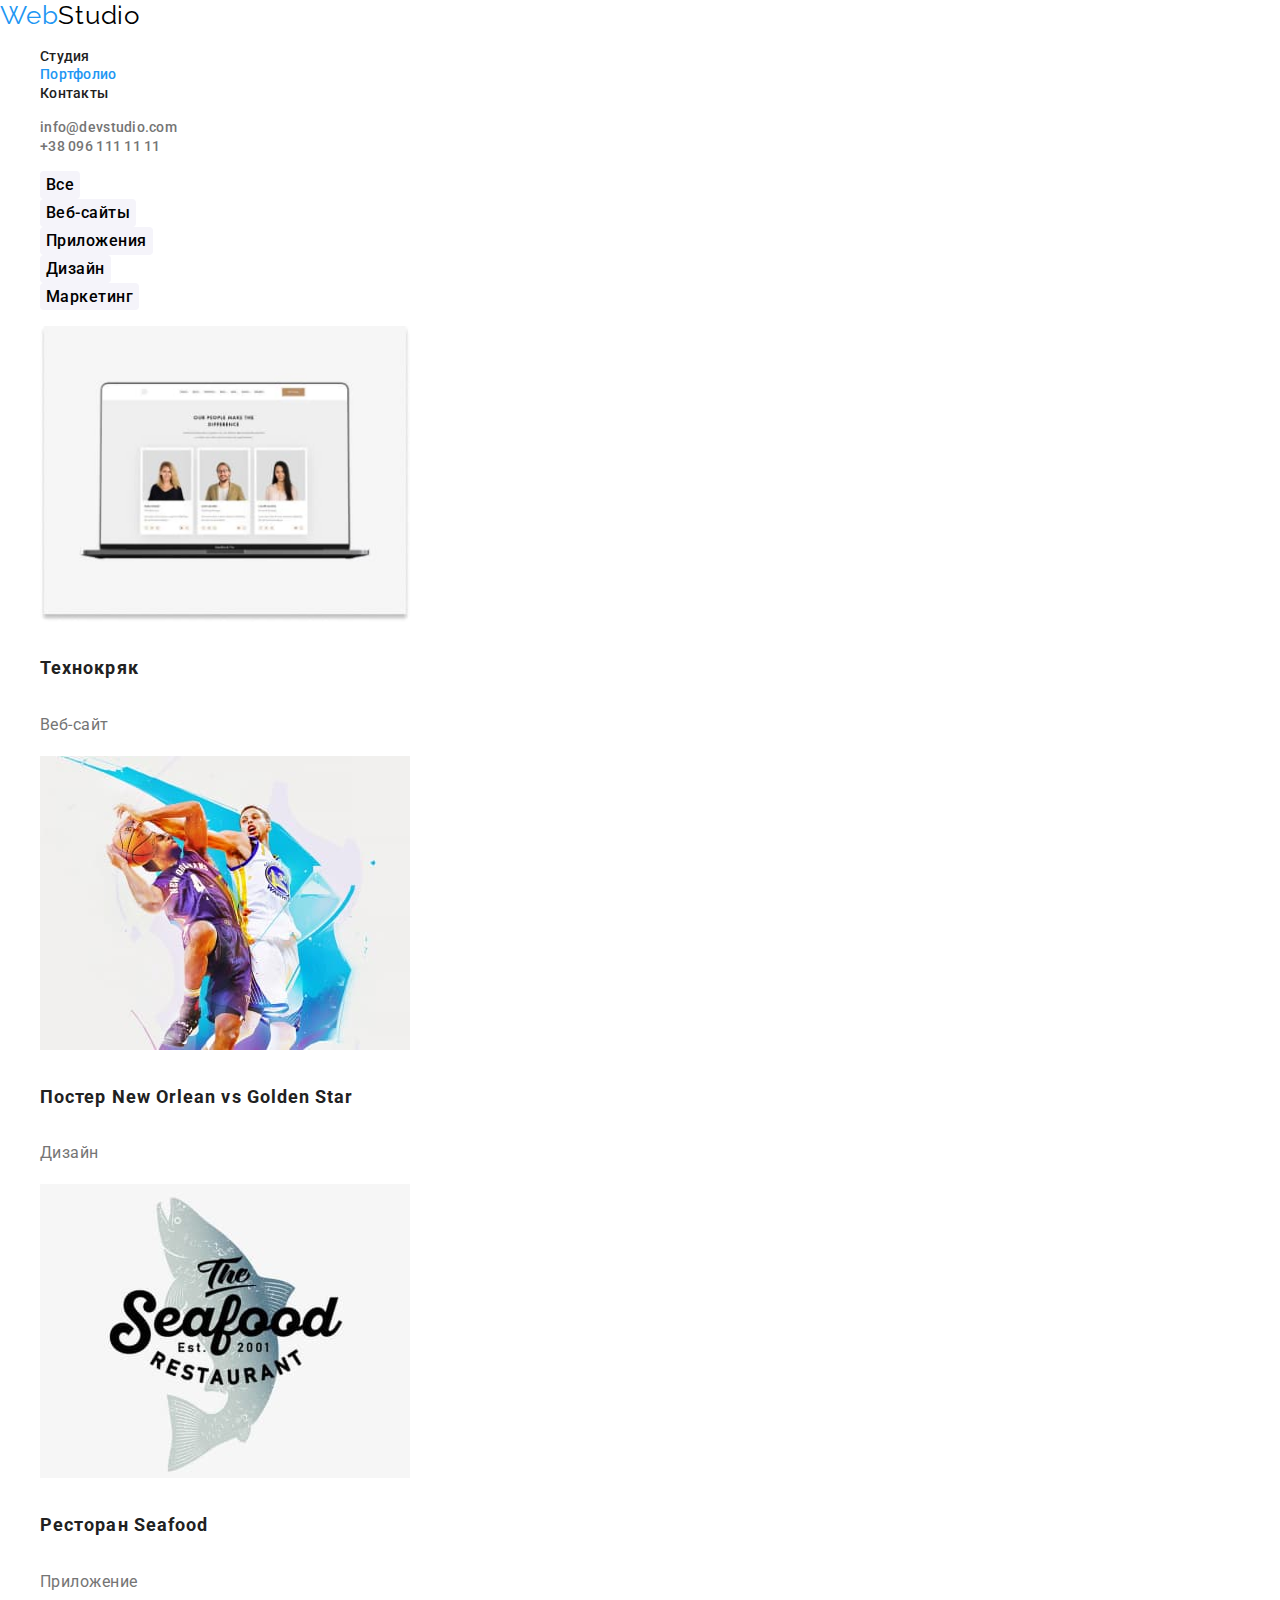
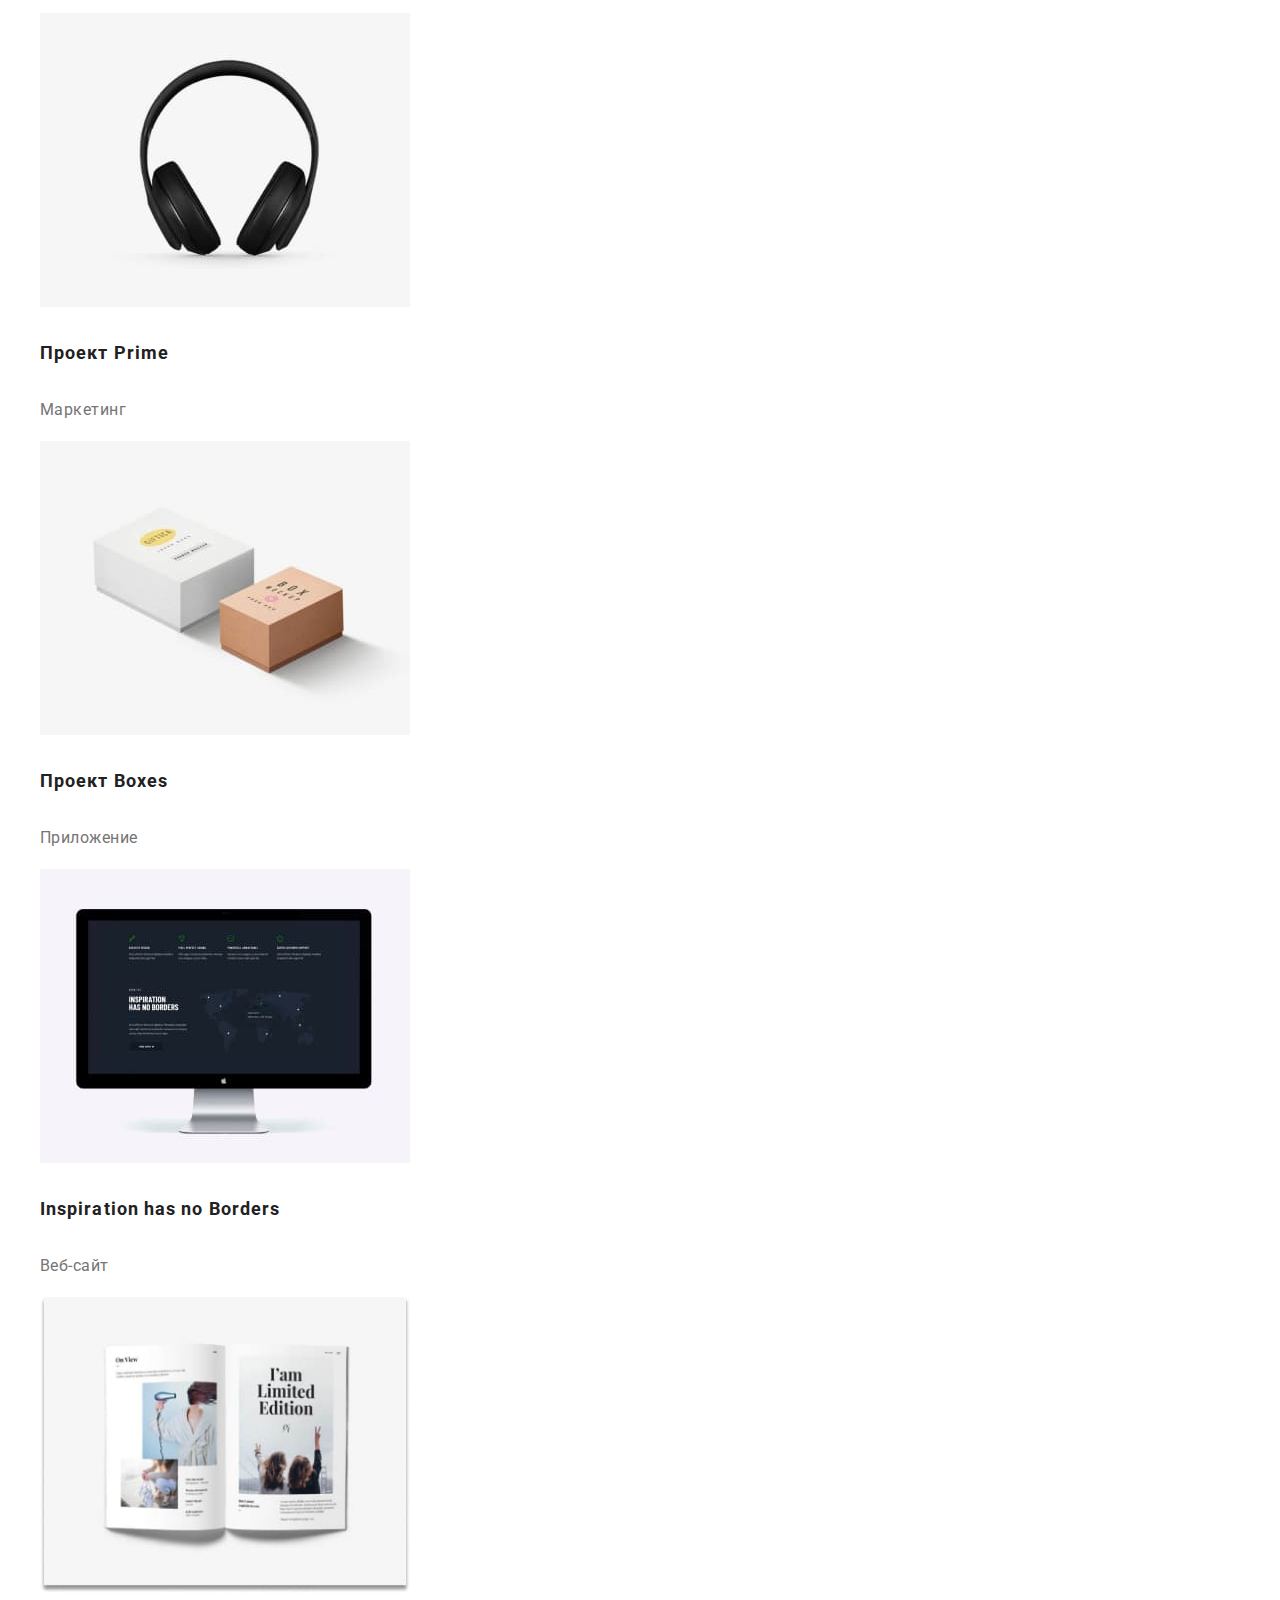
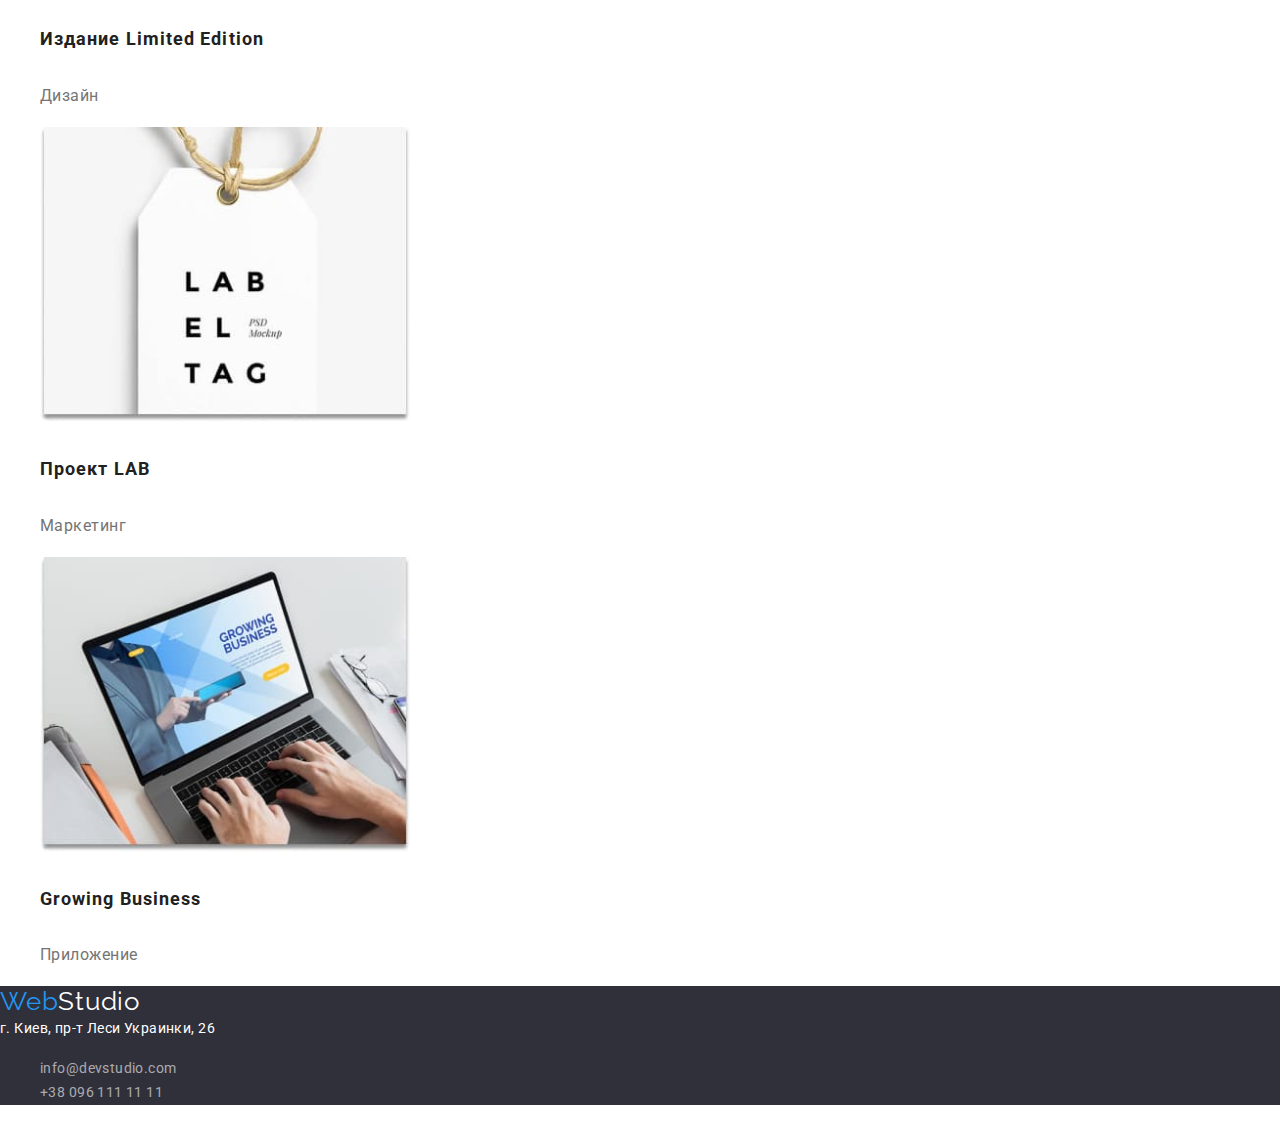
==== portfolio.html @ b206e19e "clone dz 2" ====
<!DOCTYPE html>
<html lang="en">
  <head>
    <meta charset="UTF-8" />
    <meta http-equiv="X-UA-Compatible" content="IE=edge" />
    <meta name="viewport" content="width=device-width, initial-scale=1.0" />
    <title>Portfolio</title>

    <link
      rel="stylesheet"
      href="https://cdnjs.cloudflare.com/ajax/libs/modern-normalize/1.0.0/modern-normalize.min.css"
    />
    <link rel="preconnect" href="https://fonts.gstatic.com" />
    <link
      href="https://fonts.googleapis.com/css2?family=Raleway:wght@700&family=Roboto:wght@400;500;700;900&display=swap"
      rel="stylesheet"
    />
    <link rel="stylesheet" href="./css/styles.css" />
  </head>
  <body>
    <!--Шапка-->
    <!-- убрать заголовки от h1 до h3 в css -->
    <h1 class="visually-hidden">--Шапка--</h1>
    <header class="page-header">
      <nav>
        <a class="webstudio" href="./index.html"><span class="web">Web</span><span class="studio">Studio</span> </a>
        <ul class="site-nav">
          <li>
            <a class="link" href="./index.html">Студия</a>
          </li>
          <li>
            <a class="link current" href="./portfolio.html">Портфолио</a>
          </li>
          <li>
            <a class="link" href="">Контакты</a>
          </li>
        </ul>
      </nav>
      <ul>
        <li>
          <a class="link-mail" href="mailto:info@devstudio.com">info@devstudio.com</a>
        </li>
        <li>
          <a class="link-tel" href="tel:+380961111111">+38 096 111 11 11</a>
        </li>
      </ul>
    </header>
    <!-- убрать заголовки от h1 до h3 в css -->
    <main>
      <!-- Контент -->
      <section class="contents">
        <h2 class="visually-hidden">Студия</h2>
        <ul>
          <li>
            <button class="button" type="button"><span class="button-link">Все</span></button>
          </li>
          <li>
            <button class="button" type="button"><span class="button-link">Веб-сайты</span></button>
          </li>
          <li>
            <button class="button" type="button"><span class="button-link">Приложения</span></button>
          </li>
          <li>
            <button class="button" type="button"><span class="button-link">Дизайн</span></button>
          </li>
          <li>
            <button class="button" type="button"><span class="button-link">Маркетинг</span></button>
          </li>
        </ul>

        <!-- убрать заголовки от h1 до h3 в css -->
        <h3 class="visually-hidden">Портфолио</h3>
        <ul>
          <li>
            <a href=""
              ><img src="./images/portfolio/img-1.jpg" width="370" alt="Веб-сайт" />

              <h4 class="contents-name">Технокряк</h4>
              <p class="contents-merch">Веб-сайт</p>
            </a>
          </li>
          <li>
            <a href=""
              ><img src="./images/portfolio/img-2.jpg" width="370" alt="Дизайн" />

              <h4 class="contents-name">Постер New Orlean vs Golden Star</h4>
              <p class="contents-merch">Дизайн</p>
            </a>
          </li>
          <li>
            <a href=""
              ><img src="./images/portfolio/img-3.jpg" width="370" alt="Приложение" />

              <h4 class="contents-name">Ресторан Seafood</h4>
              <p class="contents-merch">Приложение</p>
            </a>
          </li>
          <li>
            <a href=""
              ><img src="./images/portfolio/img-4.jpg" width="370" alt="Маркетинг" />

              <h4 class="contents-name">Проект Prime</h4>
              <p class="contents-merch">Маркетинг</p>
            </a>
          </li>
          <li>
            <a href=""
              ><img src="./images/portfolio/img-5.jpg" width="370" alt="Приложение Boxes" />

              <h4 class="contents-name">Проект Boxes</h4>
              <p class="contents-merch">Приложение</p></a
            >
          </li>
          <li>
            <a href=""
              ><img src="./images/portfolio/img-6.jpg" width="370" alt="Веб-сайт" />

              <h4 class="contents-name">Inspiration has no Borders</h4>
              <p class="contents-merch">Веб-сайт</p></a
            >
          </li>
          <li>
            <a href="">
              <img src="./images/portfolio/img-7.jpg" width="370" alt="Дизайн" />

              <h4 class="contents-name">Издание Limited Edition</h4>
              <p class="contents-merch">Дизайн</p></a
            >
          </li>
          <li>
            <a href=""
              ><img src="./images/portfolio/img-8.jpg" width="370" alt="Маркетинг" />

              <h4 class="contents-name">Проект LAB</h4>
              <p class="contents-merch">Маркетинг</p></a
            >
          </li>
          <li>
            <a href=""
              ><img src="./images/portfolio/img-9.jpg" width="370" alt="Приложение Business" />

              <h4 class="contents-name">Growing Business</h4>
              <p class="contents-merch">Приложение</p></a
            >
          </li>
        </ul>
      </section>
    </main>
    <footer class="footer">
      <a class="webstudi-o" href="./index.html"><span class="web">Web</span><span class="studi-o">Studio</span> </a>
      <address>
        <a class="adress-text" href="https://goo.gl/maps/3bDAXwTy5A2F5pWt9" target="_blank" rel="noopener noreferrer"
          >г. Киев, пр-т Леси Украинки, 26</a
        >
        <ul>
          <li>
            <a class="adress-mail" href="mailto:info@devstudio.com">info@devstudio.com</a>
          </li>
          <li>
            <a class="adress-tel" href="tel:+380961111111">+38 096 111 11 11</a>
          </li>
        </ul>
      </address>
    </footer>
  </body>
</html>
---- css/styles.css ----
:root {
  --subtittle-text-color: #757575;
  --link-color: #2196f3;
  --site-color: #212121;
}

body {
  font-family: 'Roboto', sans-serif;
  background: #ffffff;
  font-style: normal;
  color: #757575;
}
ul {
  list-style: none;
}

/* Шапка */
.page-header {
  background: #ffffff;
}
/* WebStudio */

a {
  text-decoration: none;
}
.web {
  font-family: Raleway;
  font-size: 26px;
  line-height: 1.19;
  letter-spacing: 0.03em;
  color: var(--link-color);
}
.studio {
  font-family: Raleway;
  font-size: 26px;
  line-height: 1.19;
  letter-spacing: 0.03em;
  color: #000000;
}
/* footer Studio */
.studi-o {
  font-family: Raleway;
  font-size: 26px;
  line-height: 1.19;
  letter-spacing: 0.03em;
  color: #ffffff;
}
/* ссылки на страници*/
.link {
  text-decoration: none;
  font-weight: 500;
  font-size: 14px;
  line-height: 1.14;
  letter-spacing: 0.02em;
  color: #212121;
}
/* выделяет профиль на котором сидит юзер */
.link.current {
  color: var(--link-color);
}
.link:hover,
.link:focus,
.link-mail:focus,
.link-mail:hover {
  color: var(--link-color);
}
/* contacts */
.link-mail,
.link-tel {
  text-decoration: none;
  font-size: 14px;
  line-height: 1.14;
  letter-spacing: 0.02em;
  font-weight: 500;

  color: var(--subtittle-text-color);
}

.link-tel:focus,
.link-tel:hover {
  color: var(--link-color);
}

/* Эффективные решения - Slogan */
.slogan {
  background: #2f303a;
}
.slogan-text {
  font-weight: 900;
  font-size: 44px;
  line-height: 1.36;
  text-align: center;
  letter-spacing: 0.06em;
  text-transform: uppercase;
  color: #ffffff;
}
/* заказ услуг кнопка */
.btn {
  width: 200px;
  height: 50px;
  font-family: inherit;
  border: none;
  outline: none;
  cursor: pointer;
  background: var(--link-color);
}
.btn:focus,
.btn:hover {
  background-color: #188ce8;
}
/* цвет текста в кнопке */
.btn-button {
  color: #ffffff;
}
/* основные этапы скрыть!!!!!  */
/* visually-hidden  утилита для убирания текста */
.visually-hidden {
  position: absolute !important;
  clip: rect(1px 1px 1px 1px);
  clip: rect(1px, 1px, 1px, 1px);
  padding: 0 !important;
  border: 0 !important;
  height: 1px !important;
  width: 1px !important;
  overflow: hidden;
}

/* Преймущества подзаголовки- subtitle */
.subtitle {
  list-style: none;
  font-size: 14px;
  line-height: 1.14;
  letter-spacing: 0.03em;
  text-transform: uppercase;
  color: #212121;
}
.subtitle-text {
  font-weight: normal;
  font-size: 14px;
  line-height: 1.71;
  letter-spacing: 0.03em;
  color: var(--subtittle-text-color);
}

/* Чем занимаемся */
.section-title {
  font-weight: bold;
  font-size: 36px;
  line-height: 1.16;
  text-align: center;
  letter-spacing: 0.03em;
  color: #212121;
}
/* наша команда, имена*/
.section-command {
  background: #f5f4fa;
}
.section-caption {
  font-style: normal;
  font-weight: 500;
  font-size: 16px;
  line-height: 1.9;
  letter-spacing: 0.03em;
  color: #212121;
}
/* Описание работы desc */
.section-desc {
  font-size: 16px;
  line-height: 1.9;
  letter-spacing: 0.03em;
  color: #757575;
}

/* Подвал */
.footer {
  left: -1px;
  top: 2097px;
  background: #2f303a;
}
.adress-text {
  font-style: normal;
  font-size: 14px;
  line-height: 1.71;
  letter-spacing: 0.03em;
  color: #ffffff;
}
.adress-text:hover {
  color: aquamarine;
}
.adress-mail {
  font-style: normal;
  font-size: 14px;
  line-height: 1.71;
  letter-spacing: 0.03em;
  color: rgba(255, 255, 255, 0.6);
}
.adress-tel {
  font-style: normal;
  font-size: 14px;
  line-height: 1.71;
  letter-spacing: 0.03em;
  color: rgba(255, 255, 255, 0.6);
}

.adress-mail:hover,
.adress-mail:focus,
.adress-tel:focus,
.adress-tel:hover {
  color: var(--link-color);
}

/* Portfolio!!!!!!!!!!!!!! */

.button {
  text-align: center;
  font-family: inherit;
  box-shadow: none;
  border: none;
  cursor: pointer;
  color: black;
  background-color: #f5f4fa;
  border-radius: 4px;
}

.button-link {
  font-weight: 500;
  font-size: 16px;
  line-height: 1.62;
  text-align: center;
  letter-spacing: 0.03em;
}
.button:focus,
.button:hover {
  outline: none;
  border: none;
  background-color: var(--link-color);
  color: #ffffff;
}
.contents {
  background-color: #ffffff;
}
.contents-name {
  font-size: 18px;
  line-height: 2;
  letter-spacing: 0.06em;
  color: #212121;
}
.contents-merch {
  font-size: 16px;
  line-height: 1.87;
  letter-spacing: 0.03em;
  color: #757575;
}
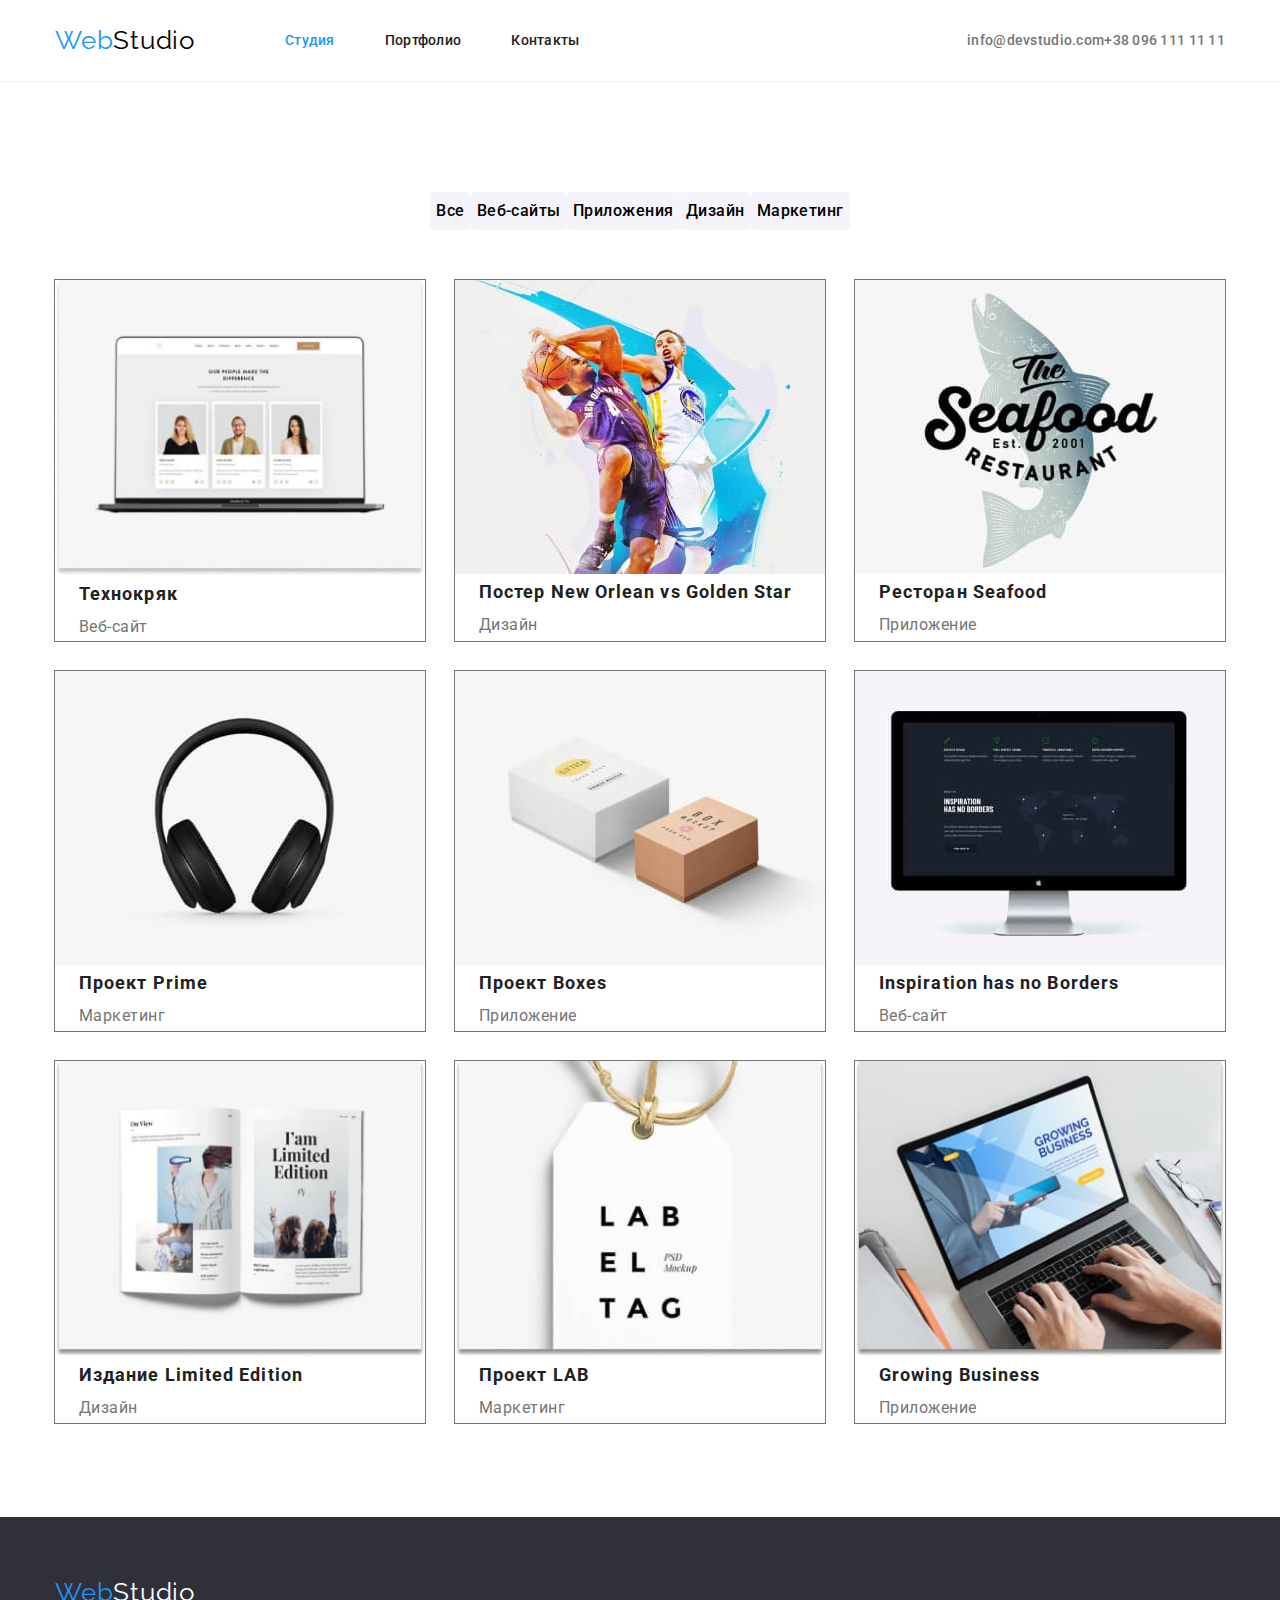
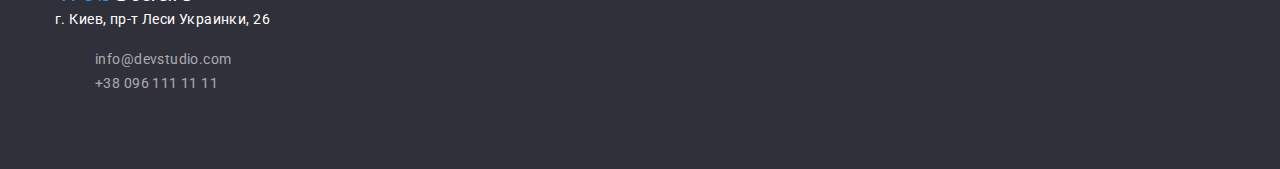
==== commit ac0c80a9: "выполнение работы с дисплей флекс" ====
--- a/portfolio.html
+++ b/portfolio.html
@@ -18,149 +18,178 @@
     <link rel="stylesheet" href="./css/styles.css" />
   </head>
   <body>
+    <!-- Хедер секция футер -->
+
     <!--Шапка-->
     <!-- убрать заголовки от h1 до h3 в css -->
     <h1 class="visually-hidden">--Шапка--</h1>
     <header class="page-header">
-      <nav>
-        <a class="webstudio" href="./index.html"><span class="web">Web</span><span class="studio">Studio</span> </a>
-        <ul class="site-nav">
+      <div class="container div-navigation">
+        <nav class="nav">
+          <a class="logo" href="./index.html"><span class="web">Web</span><span class="studio">Studio</span> </a>
+          <ul class="menu">
+            <li class="menu-item">
+              <a class="link current" href="./index.html">Студия</a>
+            </li>
+            <li class="menu-item">
+              <a class="link" href="./portfolio.html">Портфолио</a>
+            </li>
+            <li class="menu-item">
+              <a class="link" href="">Контакты</a>
+            </li>
+          </ul>
+        </nav>
+
+        <ul class="link-mail-tel">
           <li>
-            <a class="link" href="./index.html">Студия</a>
+            <a class="link-mail" href="mailto:info@devstudio.com">info@devstudio.com</a>
           </li>
           <li>
-            <a class="link current" href="./portfolio.html">Портфолио</a>
-          </li>
-          <li>
-            <a class="link" href="">Контакты</a>
+            <a class="link-tel" href="tel:+380961111111">+38 096 111 11 11</a>
           </li>
         </ul>
-      </nav>
-      <ul>
-        <li>
-          <a class="link-mail" href="mailto:info@devstudio.com">info@devstudio.com</a>
-        </li>
-        <li>
-          <a class="link-tel" href="tel:+380961111111">+38 096 111 11 11</a>
-        </li>
-      </ul>
+      </div>
     </header>
     <!-- убрать заголовки от h1 до h3 в css -->
     <main>
       <!-- Контент -->
-      <section class="contents">
-        <h2 class="visually-hidden">Студия</h2>
-        <ul>
-          <li>
-            <button class="button" type="button"><span class="button-link">Все</span></button>
-          </li>
-          <li>
-            <button class="button" type="button"><span class="button-link">Веб-сайты</span></button>
-          </li>
-          <li>
-            <button class="button" type="button"><span class="button-link">Приложения</span></button>
-          </li>
-          <li>
-            <button class="button" type="button"><span class="button-link">Дизайн</span></button>
-          </li>
-          <li>
-            <button class="button" type="button"><span class="button-link">Маркетинг</span></button>
-          </li>
-        </ul>
+      <section class="contents section">
+        <div class="container">
+          <h2 class="visually-hidden">Студия</h2>
+          <ul class="buttons btn-buttons">
+            <li>
+              <button class="button" type="button"><span class="button-link">Все</span></button>
+            </li>
 
-        <!-- убрать заголовки от h1 до h3 в css -->
-        <h3 class="visually-hidden">Портфолио</h3>
-        <ul>
-          <li>
-            <a href=""
-              ><img src="./images/portfolio/img-1.jpg" width="370" alt="Веб-сайт" />
+            <li>
+              <button class="button" type="button"><span class="button-link">Веб-сайты</span></button>
+            </li>
 
-              <h4 class="contents-name">Технокряк</h4>
-              <p class="contents-merch">Веб-сайт</p>
-            </a>
-          </li>
-          <li>
-            <a href=""
-              ><img src="./images/portfolio/img-2.jpg" width="370" alt="Дизайн" />
+            <li>
+              <button class="button" type="button"><span class="button-link">Приложения</span></button>
+            </li>
 
-              <h4 class="contents-name">Постер New Orlean vs Golden Star</h4>
-              <p class="contents-merch">Дизайн</p>
-            </a>
-          </li>
-          <li>
-            <a href=""
-              ><img src="./images/portfolio/img-3.jpg" width="370" alt="Приложение" />
+            <li>
+              <button class="button" type="button"><span class="button-link">Дизайн</span></button>
+            </li>
 
-              <h4 class="contents-name">Ресторан Seafood</h4>
-              <p class="contents-merch">Приложение</p>
-            </a>
-          </li>
-          <li>
-            <a href=""
-              ><img src="./images/portfolio/img-4.jpg" width="370" alt="Маркетинг" />
+            <li>
+              <button class="button" type="button"><span class="button-link">Маркетинг</span></button>
+            </li>
+          </ul>
 
-              <h4 class="contents-name">Проект Prime</h4>
-              <p class="contents-merch">Маркетинг</p>
-            </a>
-          </li>
-          <li>
-            <a href=""
-              ><img src="./images/portfolio/img-5.jpg" width="370" alt="Приложение Boxes" />
+          <!-- убрать заголовки от h1 до h3 в css -->
+          <ul class="card-set">
+            <li class="item">
+              <a href="">
+                <img class="item-img" src="./images/portfolio/img-1.jpg" width="370" alt="Веб-сайт" />
+                <div class="card-div">
+                  <h3 class="contents-name">Технокряк</h3>
+                  <p class="contents-merch">Веб-сайт</p>
+                </div>
+              </a>
+            </li>
 
-              <h4 class="contents-name">Проект Boxes</h4>
-              <p class="contents-merch">Приложение</p></a
-            >
-          </li>
-          <li>
-            <a href=""
-              ><img src="./images/portfolio/img-6.jpg" width="370" alt="Веб-сайт" />
+            <li class="item">
+              <a href="">
+                <img class="item-img" src="./images/portfolio/img-2.jpg" width="370" alt="Дизайн" />
+                <div class="card-div">
+                  <h3 class="contents-name">Постер New Orlean vs Golden Star</h3>
+                  <p class="contents-merch">Дизайн</p>
+                </div>
+              </a>
+            </li>
 
-              <h4 class="contents-name">Inspiration has no Borders</h4>
-              <p class="contents-merch">Веб-сайт</p></a
-            >
-          </li>
-          <li>
-            <a href="">
-              <img src="./images/portfolio/img-7.jpg" width="370" alt="Дизайн" />
+            <li class="item">
+              <a href="">
+                <img class="item-img" src="./images/portfolio/img-3.jpg" width="370" alt="Приложение" />
+                <div class="card-div">
+                  <h3 class="contents-name">Ресторан Seafood</h3>
+                  <p class="contents-merch">Приложение</p>
+                </div>
+              </a>
+            </li>
 
-              <h4 class="contents-name">Издание Limited Edition</h4>
-              <p class="contents-merch">Дизайн</p></a
-            >
-          </li>
-          <li>
-            <a href=""
-              ><img src="./images/portfolio/img-8.jpg" width="370" alt="Маркетинг" />
+            <li class="item">
+              <a href="">
+                <img class="item-img" src="./images/portfolio/img-4.jpg" width="370" alt="Маркетинг" />
+                <div class="card-div">
+                  <h3 class="contents-name">Проект Prime</h3>
+                  <p class="contents-merch">Маркетинг</p>
+                </div>
+              </a>
+            </li>
 
-              <h4 class="contents-name">Проект LAB</h4>
-              <p class="contents-merch">Маркетинг</p></a
-            >
-          </li>
-          <li>
-            <a href=""
-              ><img src="./images/portfolio/img-9.jpg" width="370" alt="Приложение Business" />
+            <li class="item">
+              <a href="">
+                <img class="item-img" src="./images/portfolio/img-5.jpg" width="370" alt="Приложение Boxes" />
+                <div class="card-div">
+                  <h3 class="contents-name">Проект Boxes</h3>
+                  <p class="contents-merch">Приложение</p>
+                </div>
+              </a>
+            </li>
 
-              <h4 class="contents-name">Growing Business</h4>
-              <p class="contents-merch">Приложение</p></a
-            >
-          </li>
-        </ul>
+            <li class="item">
+              <a href="">
+                <img class="item-img" src="./images/portfolio/img-6.jpg" width="370" alt="Веб-сайт" />
+                <div class="card-div">
+                  <h3 class="contents-name">Inspiration has no Borders</h3>
+                  <p class="contents-merch">Веб-сайт</p>
+                </div>
+              </a>
+            </li>
+
+            <li class="item">
+              <a href="">
+                <img class="item-img" src="./images/portfolio/img-7.jpg" width="370" alt="Дизайн" />
+                <div class="card-div">
+                  <h3 class="contents-name">Издание Limited Edition</h3>
+                  <p class="contents-merch">Дизайн</p>
+                </div>
+              </a>
+            </li>
+
+            <li class="item">
+              <a href="">
+                <img class="item-img" src="./images/portfolio/img-8.jpg" width="370" alt="Маркетинг" />
+                <div class="card-div">
+                  <h3 class="contents-name">Проект LAB</h3>
+                  <p class="contents-merch">Маркетинг</p>
+                </div>
+              </a>
+            </li>
+
+            <li class="item">
+              <a href="">
+                <img class="item-img" src="./images/portfolio/img-9.jpg" width="370" alt="Приложение Business" />
+                <div class="card-div">
+                  <h3 class="contents-name">Growing Business</h3>
+                  <p class="contents-merch">Приложение</p>
+                </div>
+              </a>
+            </li>
+          </ul>
+        </div>
       </section>
     </main>
     <footer class="footer">
-      <a class="webstudi-o" href="./index.html"><span class="web">Web</span><span class="studi-o">Studio</span> </a>
-      <address>
-        <a class="adress-text" href="https://goo.gl/maps/3bDAXwTy5A2F5pWt9" target="_blank" rel="noopener noreferrer"
-          >г. Киев, пр-т Леси Украинки, 26</a
-        >
-        <ul>
-          <li>
-            <a class="adress-mail" href="mailto:info@devstudio.com">info@devstudio.com</a>
-          </li>
-          <li>
-            <a class="adress-tel" href="tel:+380961111111">+38 096 111 11 11</a>
-          </li>
-        </ul>
-      </address>
+      <div class="container">
+        <a class="webstudi-o" href="./index.html"><span class="web">Web</span><span class="studi-o">Studio</span> </a>
+        <address>
+          <a class="adress-text" href="https://goo.gl/maps/3bDAXwTy5A2F5pWt9" target="_blank" rel="noopener noreferrer">
+            г. Киев, пр-т Леси Украинки, 26
+          </a>
+          <ul>
+            <li>
+              <a class="adress-mail" href="mailto:info@devstudio.com">info@devstudio.com</a>
+            </li>
+            <li>
+              <a class="adress-tel" href="tel:+380961111111">+38 096 111 11 11</a>
+            </li>
+          </ul>
+        </address>
+      </div>
     </footer>
   </body>
 </html>
--- a/css/styles.css
+++ b/css/styles.css
@@ -2,6 +2,17 @@
   --subtittle-text-color: #757575;
   --link-color: #2196f3;
   --site-color: #212121;
+  --card-set-gap: 30px;
+}
+
+html {
+  box-sizing: border-box;
+}
+
+*,
+*::before,
+*::after {
+  box-sizing: inherit;
 }
 
 body {
@@ -10,19 +21,74 @@
   font-style: normal;
   color: #757575;
 }
+
 ul {
   list-style: none;
+}
+
+a {
+  text-decoration: none;
+}
+
+h1,
+h2,
+h3,
+h4,
+h5,
+h6,
+p {
+  margin-top: 0;
+  margin-bottom: 0;
+}
+
+img {
+  display: block;
+  max-width: 100%;
+}
+
+.section {
+  padding-top: 94px;
+  padding-bottom: 94px;
+}
+
+/* хедер секуия футер */
+.container {
+  width: 1200px;
+  padding-left: 15px;
+  padding-right: 15px;
+  margin-left: auto;
+  margin-right: auto;
 }
 
 /* Шапка */
 .page-header {
   background: #ffffff;
+  align-items: center;
+  border-bottom: 1px solid #ececec;
+}
+
+.div-navigation {
+  display: flex;
+  align-items: center;
+}
+
+.nav {
+  display: flex;
+}
+
+.menu {
+  align-items: center;
+  display: flex;
 }
 /* WebStudio */
 
-a {
-  text-decoration: none;
-}
+.logo {
+  display: inline-block;
+  vertical-align: middle;
+  margin-bottom: 25px;
+  margin-top: 25px;
+}
+
 .web {
   font-family: Raleway;
   font-size: 26px;
@@ -30,6 +96,7 @@
   letter-spacing: 0.03em;
   color: var(--link-color);
 }
+
 .studio {
   font-family: Raleway;
   font-size: 26px;
@@ -37,6 +104,7 @@
   letter-spacing: 0.03em;
   color: #000000;
 }
+
 /* footer Studio */
 .studi-o {
   font-family: Raleway;
@@ -45,8 +113,10 @@
   letter-spacing: 0.03em;
   color: #ffffff;
 }
+
 /* ссылки на страници*/
 .link {
+  padding-left: 50px;
   text-decoration: none;
   font-weight: 500;
   font-size: 14px;
@@ -54,10 +124,12 @@
   letter-spacing: 0.02em;
   color: #212121;
 }
+
 /* выделяет профиль на котором сидит юзер */
 .link.current {
   color: var(--link-color);
 }
+
 .link:hover,
 .link:focus,
 .link-mail:focus,
@@ -65,6 +137,7 @@
   color: var(--link-color);
 }
 /* contacts */
+
 .link-mail,
 .link-tel {
   text-decoration: none;
@@ -72,8 +145,12 @@
   line-height: 1.14;
   letter-spacing: 0.02em;
   font-weight: 500;
-
   color: var(--subtittle-text-color);
+}
+
+.link-mail-tel {
+  display: flex;
+  margin-left: auto;
 }
 
 .link-tel:focus,
@@ -81,11 +158,17 @@
   color: var(--link-color);
 }
 
-/* Эффективные решения - Slogan */
+/* SLOGAN */
 .slogan {
   background: #2f303a;
-}
+  text-align: center;
+  padding-top: 200px;
+  padding-bottom: 200px;
+}
+
 .slogan-text {
+  margin-top: 0;
+  margin-bottom: 30px;
   font-weight: 900;
   font-size: 44px;
   line-height: 1.36;
@@ -94,24 +177,28 @@
   text-transform: uppercase;
   color: #ffffff;
 }
-/* заказ услуг кнопка */
+
 .btn {
-  width: 200px;
-  height: 50px;
+  display: inline-block;
+  border-radius: 4px;
+  min-width: 200px;
+  min-height: 50px;
   font-family: inherit;
   border: none;
   outline: none;
   cursor: pointer;
   background: var(--link-color);
-}
+  box-shadow: 0px 4px 4px rgba(0, 0, 0, 0.15);
+}
+
 .btn:focus,
 .btn:hover {
   background-color: #188ce8;
 }
-/* цвет текста в кнопке */
 .btn-button {
   color: #ffffff;
 }
+
 /* основные этапы скрыть!!!!!  */
 /* visually-hidden  утилита для убирания текста */
 .visually-hidden {
@@ -125,8 +212,30 @@
   overflow: hidden;
 }
 
+/* ЧЕМ ЗАНИМАЕМСЯ */
+.section-img {
+  justify-content: space-between;
+  display: flex;
+  max-width: 100%;
+}
+
 /* Преймущества подзаголовки- subtitle */
+.no-padding {
+  padding-top: 0;
+  padding-bottom: 0;
+}
+
+.section-subtitle {
+  display: flex;
+  justify-content: space-between;
+}
+
+.sectuion-item:not(:last-child) {
+  margin-right: 30px;
+}
+
 .subtitle {
+  margin-bottom: 10px;
   list-style: none;
   font-size: 14px;
   line-height: 1.14;
@@ -134,6 +243,7 @@
   text-transform: uppercase;
   color: #212121;
 }
+
 .subtitle-text {
   font-weight: normal;
   font-size: 14px;
@@ -142,8 +252,13 @@
   color: var(--subtittle-text-color);
 }
 
+.section-working {
+  padding-top: 0;
+}
+
 /* Чем занимаемся */
 .section-title {
+  margin-bottom: 50px;
   font-weight: bold;
   font-size: 36px;
   line-height: 1.16;
@@ -151,11 +266,21 @@
   letter-spacing: 0.03em;
   color: #212121;
 }
+
 /* наша команда, имена*/
+.section-people {
+  justify-content: space-between;
+  margin-left: auto;
+  margin-right: auto;
+  display: flex;
+}
+
 .section-command {
   background: #f5f4fa;
 }
+
 .section-caption {
+  cursor: pointer;
   font-style: normal;
   font-weight: 500;
   font-size: 16px;
@@ -163,6 +288,7 @@
   letter-spacing: 0.03em;
   color: #212121;
 }
+
 /* Описание работы desc */
 .section-desc {
   font-size: 16px;
@@ -173,10 +299,16 @@
 
 /* Подвал */
 .footer {
+  height: 252px;
   left: -1px;
-  top: 2097px;
   background: #2f303a;
 }
+
+.webstudi-o {
+  display: inline-block;
+  padding-top: 60px;
+}
+
 .adress-text {
   font-style: normal;
   font-size: 14px;
@@ -184,16 +316,12 @@
   letter-spacing: 0.03em;
   color: #ffffff;
 }
+
 .adress-text:hover {
   color: aquamarine;
 }
-.adress-mail {
-  font-style: normal;
-  font-size: 14px;
-  line-height: 1.71;
-  letter-spacing: 0.03em;
-  color: rgba(255, 255, 255, 0.6);
-}
+
+.adress-mail,
 .adress-tel {
   font-style: normal;
   font-size: 14px;
@@ -212,6 +340,8 @@
 /* Portfolio!!!!!!!!!!!!!! */
 
 .button {
+  height: 38px;
+  display: inline;
   text-align: center;
   font-family: inherit;
   box-shadow: none;
@@ -222,6 +352,15 @@
   border-radius: 4px;
 }
 
+.buttons {
+  padding-left: 0;
+  padding-right: 0;
+  padding-top: 94px;
+  padding-bottom: 34px;
+  justify-content: center;
+  display: flex;
+}
+
 .button-link {
   font-weight: 500;
   font-size: 16px;
@@ -229,6 +368,7 @@
   text-align: center;
   letter-spacing: 0.03em;
 }
+
 .button:focus,
 .button:hover {
   outline: none;
@@ -236,15 +376,50 @@
   background-color: var(--link-color);
   color: #ffffff;
 }
+
+.card-set {
+  display: flex;
+  flex-wrap: wrap;
+  margin-left: calc(-1 * var(--card-set-gap));
+  margin-top: -30px;
+  flex-basis: calc(100% / 3 - var(--card-set-gap));
+  padding: 0;
+}
+
+.card-set > .item {
+  flex-basis: calc(100% / 3 - var(--card-set-gap));
+  margin-left: var(--card-set-gap);
+  margin-top: var(--card-set-gap);
+  outline: 1px solid;
+}
+
+.card-div {
+  margin-left: 24px;
+  margin-right: 24px;
+}
+
+.item-img {
+  display: block;
+  max-width: 100%;
+  height: auto;
+  filter: drop-shadow(0px 4px 4px rgba(0, 0, 0, 0.25)), drop-shadow(0px 4px 4px rgba(0, 0, 0, 0.25));
+}
+
 .contents {
+  padding: 0;
+  margin: 0;
+  margin-bottom: 94px;
+
   background-color: #ffffff;
 }
+
 .contents-name {
   font-size: 18px;
   line-height: 2;
   letter-spacing: 0.06em;
   color: #212121;
 }
+
 .contents-merch {
   font-size: 16px;
   line-height: 1.87;
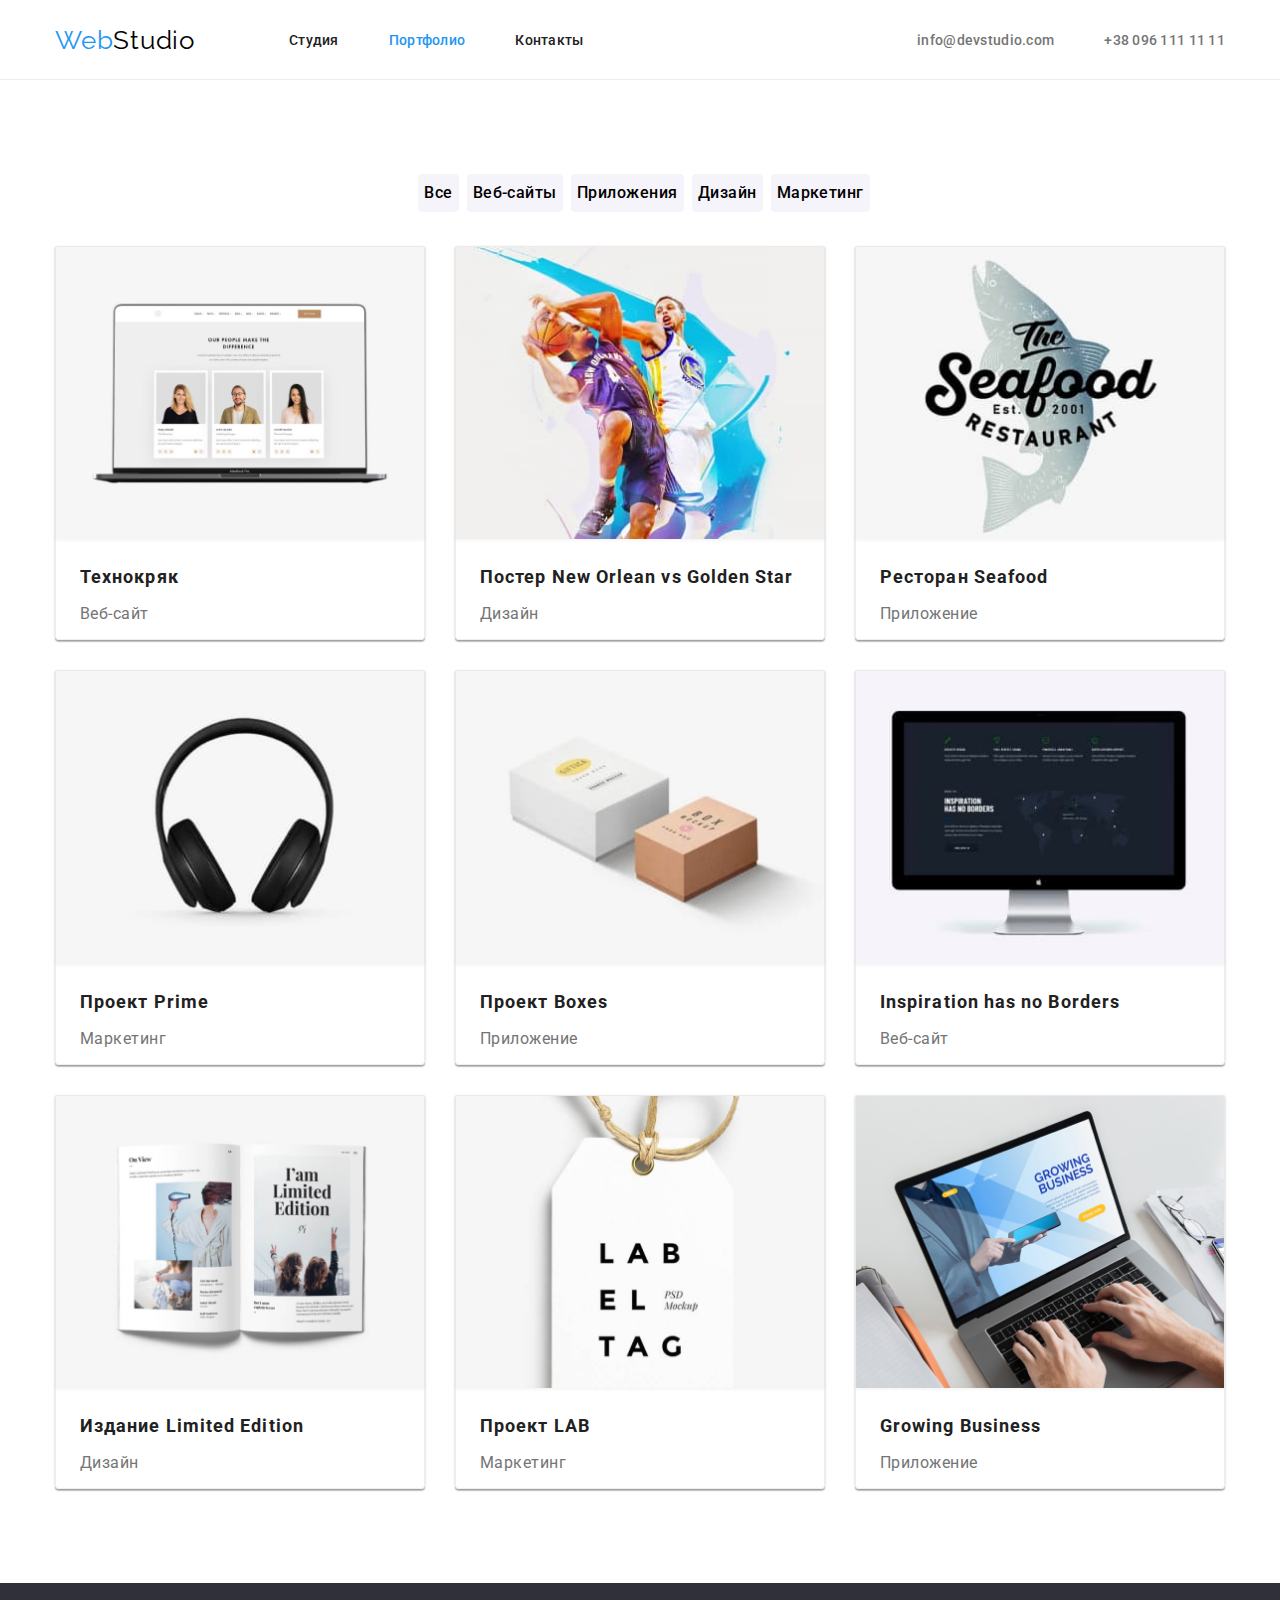
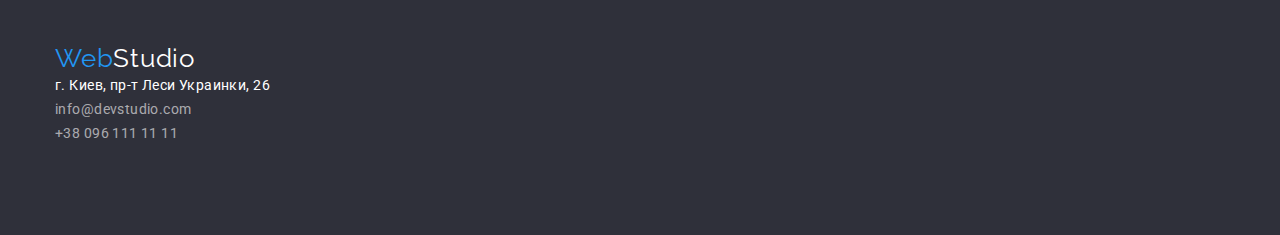
==== commit 15087cb3: "Сделана ДЗ" ====
--- a/portfolio.html
+++ b/portfolio.html
@@ -11,12 +11,15 @@
       href="https://cdnjs.cloudflare.com/ajax/libs/modern-normalize/1.0.0/modern-normalize.min.css"
     />
     <link rel="preconnect" href="https://fonts.gstatic.com" />
+
     <link
       href="https://fonts.googleapis.com/css2?family=Raleway:wght@700&family=Roboto:wght@400;500;700;900&display=swap"
       rel="stylesheet"
     />
+
     <link rel="stylesheet" href="./css/styles.css" />
   </head>
+
   <body>
     <!-- Хедер секция футер -->
 
@@ -29,10 +32,10 @@
           <a class="logo" href="./index.html"><span class="web">Web</span><span class="studio">Studio</span> </a>
           <ul class="menu">
             <li class="menu-item">
-              <a class="link current" href="./index.html">Студия</a>
+              <a class="link" href="./index.html">Студия</a>
             </li>
             <li class="menu-item">
-              <a class="link" href="./portfolio.html">Портфолио</a>
+              <a class="link current" href="./portfolio.html">Портфолио</a>
             </li>
             <li class="menu-item">
               <a class="link" href="">Контакты</a>
@@ -41,10 +44,10 @@
         </nav>
 
         <ul class="link-mail-tel">
-          <li>
+          <li class="mail-tel">
             <a class="link-mail" href="mailto:info@devstudio.com">info@devstudio.com</a>
           </li>
-          <li>
+          <li class="mail-tel">
             <a class="link-tel" href="tel:+380961111111">+38 096 111 11 11</a>
           </li>
         </ul>
@@ -56,6 +59,8 @@
       <section class="contents section">
         <div class="container">
           <h2 class="visually-hidden">Студия</h2>
+
+          <!-- Кнопки -->
           <ul class="buttons btn-buttons">
             <li>
               <button class="button" type="button"><span class="button-link">Все</span></button>
@@ -77,8 +82,7 @@
               <button class="button" type="button"><span class="button-link">Маркетинг</span></button>
             </li>
           </ul>
-
-          <!-- убрать заголовки от h1 до h3 в css -->
+          <!-- СПИСОК -->
           <ul class="card-set">
             <li class="item">
               <a href="">
--- a/css/styles.css
+++ b/css/styles.css
@@ -17,13 +17,15 @@
 
 body {
   font-family: 'Roboto', sans-serif;
-  background: #ffffff;
+  background-color: #ffffff;
   font-style: normal;
   color: #757575;
 }
 
 ul {
   list-style: none;
+  margin: 0;
+  padding: 0;
 }
 
 a {
@@ -37,8 +39,8 @@
 h5,
 h6,
 p {
-  margin-top: 0;
-  margin-bottom: 0;
+  margin: 0;
+  padding: 0;
 }
 
 img {
@@ -62,9 +64,11 @@
 
 /* Шапка */
 .page-header {
-  background: #ffffff;
+  height: 80px;
+  background-color: #ffffff;
   align-items: center;
   border-bottom: 1px solid #ececec;
+  box-shadow: 0px 4px 4px rgba(0, 0, 0, 0.25);
 }
 
 .div-navigation {
@@ -78,15 +82,18 @@
 
 .menu {
   align-items: center;
-  display: flex;
-}
+  margin-right: 0;
+  display: flex;
+}
+
 /* WebStudio */
 
-.logo {
+.nav .logo {
   display: inline-block;
   vertical-align: middle;
   margin-bottom: 25px;
   margin-top: 25px;
+  margin-right: 94px;
 }
 
 .web {
@@ -116,7 +123,7 @@
 
 /* ссылки на страници*/
 .link {
-  padding-left: 50px;
+  padding-right: 50px;
   text-decoration: none;
   font-weight: 500;
   font-size: 14px;
@@ -149,8 +156,11 @@
 }
 
 .link-mail-tel {
-  display: flex;
+  display: inline-flex;
   margin-left: auto;
+}
+.mail-tel {
+  margin-left: 50px;
 }
 
 .link-tel:focus,
@@ -160,7 +170,7 @@
 
 /* SLOGAN */
 .slogan {
-  background: #2f303a;
+  background-color: #2f303a;
   text-align: center;
   padding-top: 200px;
   padding-bottom: 200px;
@@ -182,12 +192,12 @@
   display: inline-block;
   border-radius: 4px;
   min-width: 200px;
-  min-height: 50px;
+  padding: 10px 32px;
   font-family: inherit;
   border: none;
   outline: none;
   cursor: pointer;
-  background: var(--link-color);
+  background-color: var(--link-color);
   box-shadow: 0px 4px 4px rgba(0, 0, 0, 0.15);
 }
 
@@ -196,6 +206,13 @@
   background-color: #188ce8;
 }
 .btn-button {
+  font-weight: bold;
+  font-size: 16px;
+  line-height: 30px;
+  display: flex;
+  align-items: center;
+  text-align: center;
+  letter-spacing: 0.06em;
   color: #ffffff;
 }
 
@@ -216,14 +233,12 @@
 .section-img {
   justify-content: space-between;
   display: flex;
-  max-width: 100%;
+}
+.section-foto:not(:last-child) {
+  margin-right: 30px;
 }
 
 /* Преймущества подзаголовки- subtitle */
-.no-padding {
-  padding-top: 0;
-  padding-bottom: 0;
-}
 
 .section-subtitle {
   display: flex;
@@ -270,13 +285,19 @@
 /* наша команда, имена*/
 .section-people {
   justify-content: space-between;
-  margin-left: auto;
-  margin-right: auto;
-  display: flex;
+  display: flex;
+}
+.command-item {
+  text-align: center;
+  box-shadow: 0px 1px 3px rgba(0, 0, 0, 0.12), 0px 1px 1px rgba(0, 0, 0, 0.14), 0px 2px 1px rgba(0, 0, 0, 0.2);
+  border-radius: 0px 0px 4px 4px;
+}
+.command-text {
+  padding: 30px 60px;
 }
 
 .section-command {
-  background: #f5f4fa;
+  background-color: #f5f4fa;
 }
 
 .section-caption {
@@ -301,7 +322,7 @@
 .footer {
   height: 252px;
   left: -1px;
-  background: #2f303a;
+  background-color: #2f303a;
 }
 
 .webstudi-o {
@@ -340,6 +361,7 @@
 /* Portfolio!!!!!!!!!!!!!! */
 
 .button {
+  margin-left: 8px;
   height: 38px;
   display: inline;
   text-align: center;
@@ -390,7 +412,9 @@
   flex-basis: calc(100% / 3 - var(--card-set-gap));
   margin-left: var(--card-set-gap);
   margin-top: var(--card-set-gap);
-  outline: 1px solid;
+  border: 1px solid #eeeeee;
+  box-shadow: 0px 1px 3px rgba(0, 0, 0, 0.12), 0px 1px 1px rgba(0, 0, 0, 0.14), 0px 2px 1px rgba(0, 0, 0, 0.2);
+  border-radius: 0px 0px 4px 4px;
 }
 
 .card-div {
@@ -402,14 +426,13 @@
   display: block;
   max-width: 100%;
   height: auto;
-  filter: drop-shadow(0px 4px 4px rgba(0, 0, 0, 0.25)), drop-shadow(0px 4px 4px rgba(0, 0, 0, 0.25));
+  box-shadow: 0px 1px 3px rgba(150, 141, 141, 0.12);
+  margin-bottom: 20px;
 }
 
 .contents {
   padding: 0;
-  margin: 0;
   margin-bottom: 94px;
-
   background-color: #ffffff;
 }
 
@@ -418,6 +441,7 @@
   line-height: 2;
   letter-spacing: 0.06em;
   color: #212121;
+  margin-bottom: 4px;
 }
 
 .contents-merch {
@@ -425,4 +449,5 @@
   line-height: 1.87;
   letter-spacing: 0.03em;
   color: #757575;
-}
+  margin-bottom: 10px;
+}
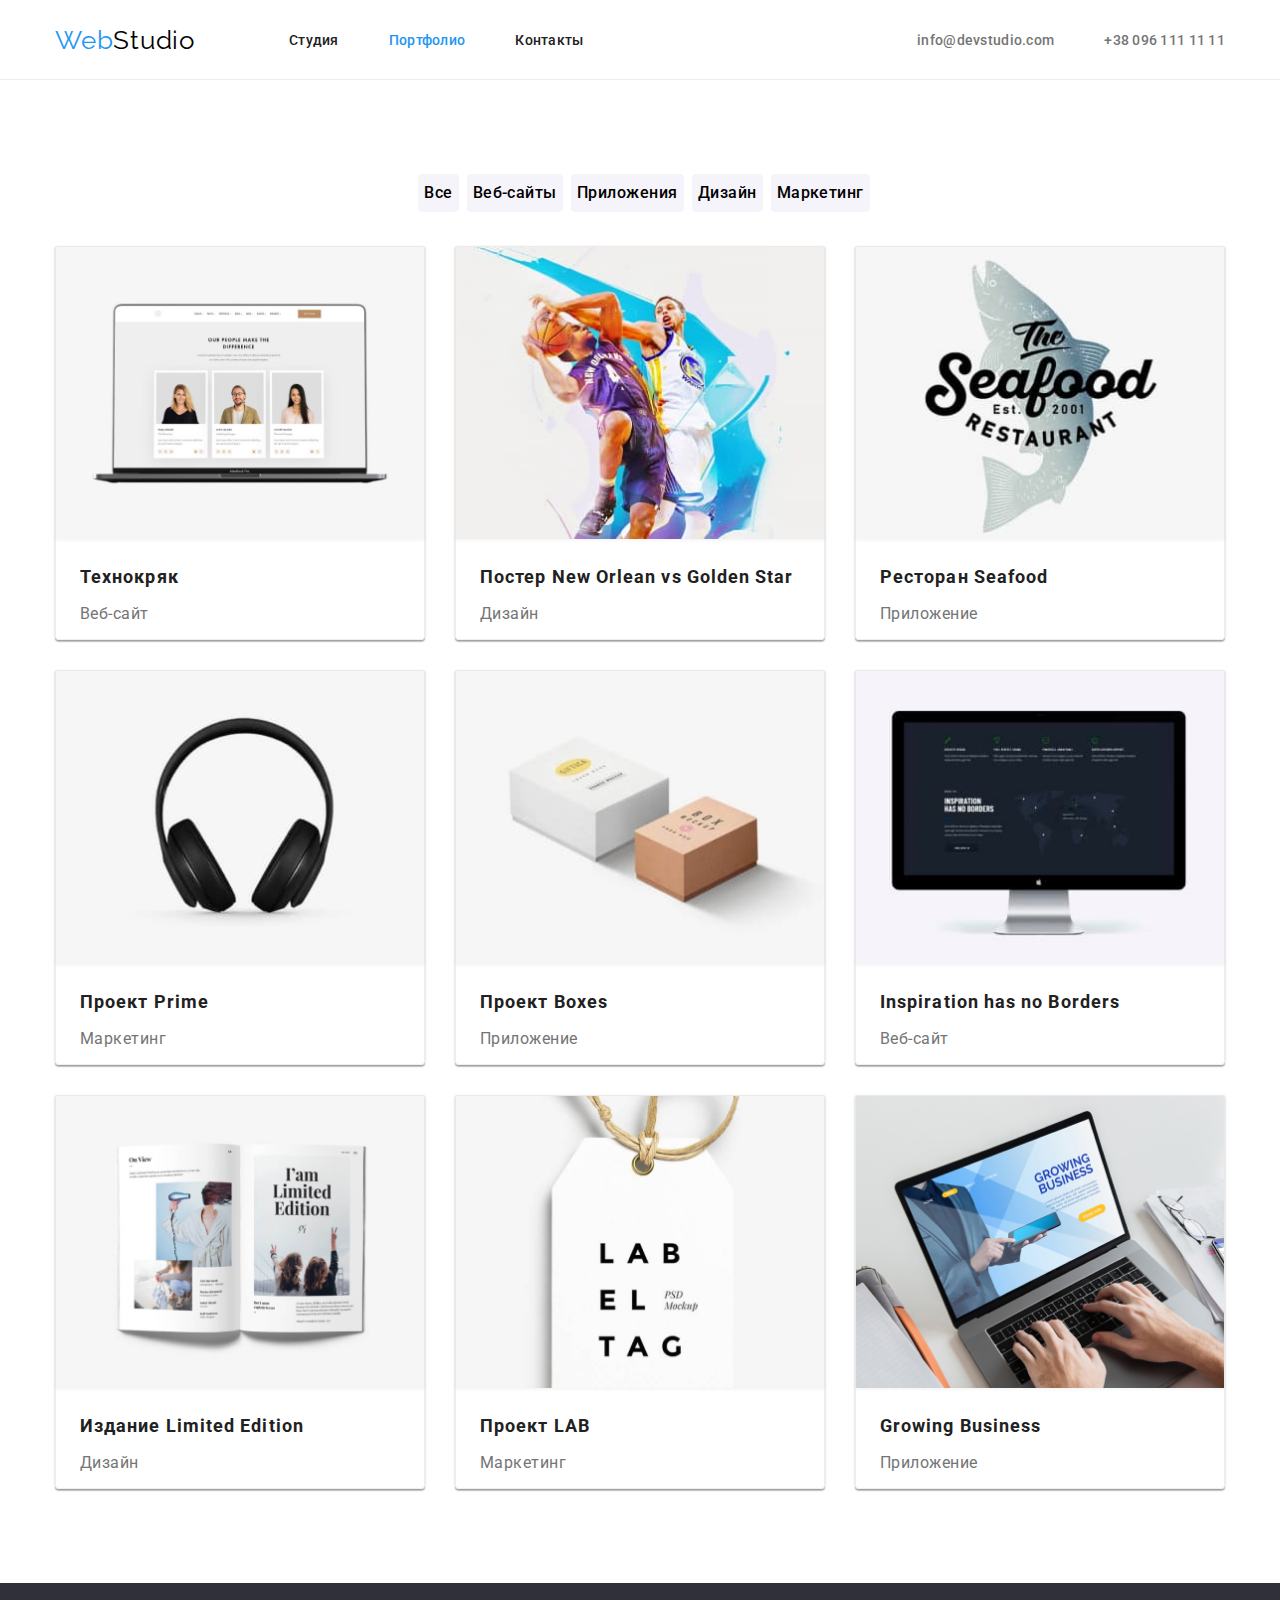
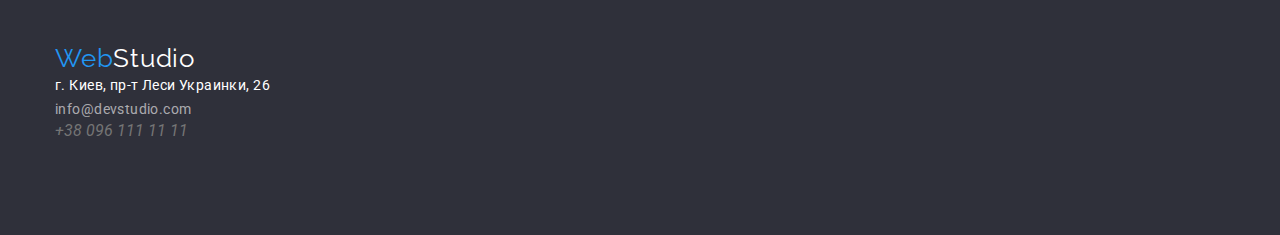
==== commit 211d2cff: "почистил код" ====
--- a/portfolio.html
+++ b/portfolio.html
@@ -180,15 +180,16 @@
     <footer class="footer">
       <div class="container">
         <a class="webstudi-o" href="./index.html"><span class="web">Web</span><span class="studi-o">Studio</span> </a>
-        <address>
+        <address class="footer-adress">
           <a class="adress-text" href="https://goo.gl/maps/3bDAXwTy5A2F5pWt9" target="_blank" rel="noopener noreferrer">
             г. Киев, пр-т Леси Украинки, 26
           </a>
-          <ul>
-            <li>
+          <ul class="footere-list">
+            <li class="footer-link">
               <a class="adress-mail" href="mailto:info@devstudio.com">info@devstudio.com</a>
             </li>
-            <li>
+            
+            <li class="footer-link>
               <a class="adress-tel" href="tel:+380961111111">+38 096 111 11 11</a>
             </li>
           </ul>
--- a/css/styles.css
+++ b/css/styles.css
@@ -178,7 +178,7 @@
 
 .slogan-text {
   margin-top: 0;
-  margin-bottom: 30px;
+  padding-bottom: 30px;
   font-weight: 900;
   font-size: 44px;
   line-height: 1.36;
@@ -195,7 +195,6 @@
   padding: 10px 32px;
   font-family: inherit;
   border: none;
-  outline: none;
   cursor: pointer;
   background-color: var(--link-color);
   box-shadow: 0px 4px 4px rgba(0, 0, 0, 0.15);
@@ -209,9 +208,6 @@
   font-weight: bold;
   font-size: 16px;
   line-height: 30px;
-  display: flex;
-  align-items: center;
-  text-align: center;
   letter-spacing: 0.06em;
   color: #ffffff;
 }
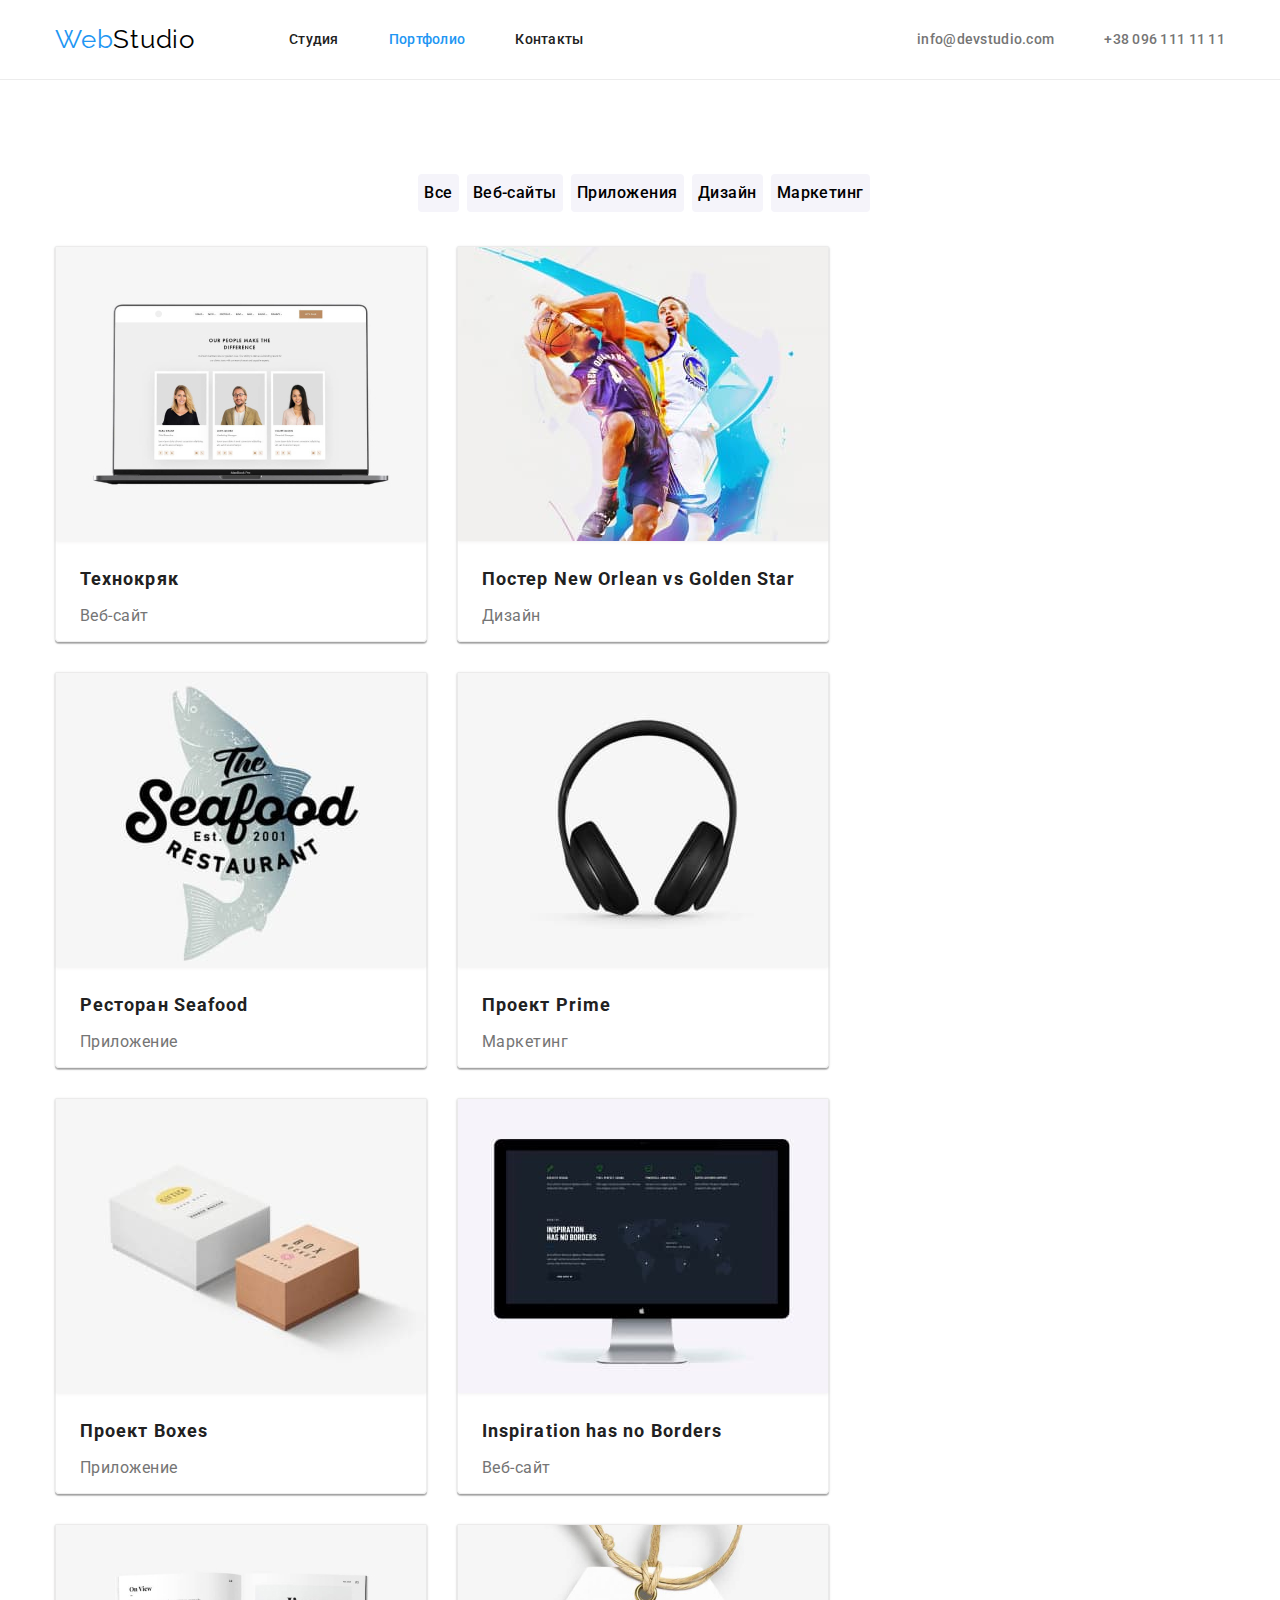
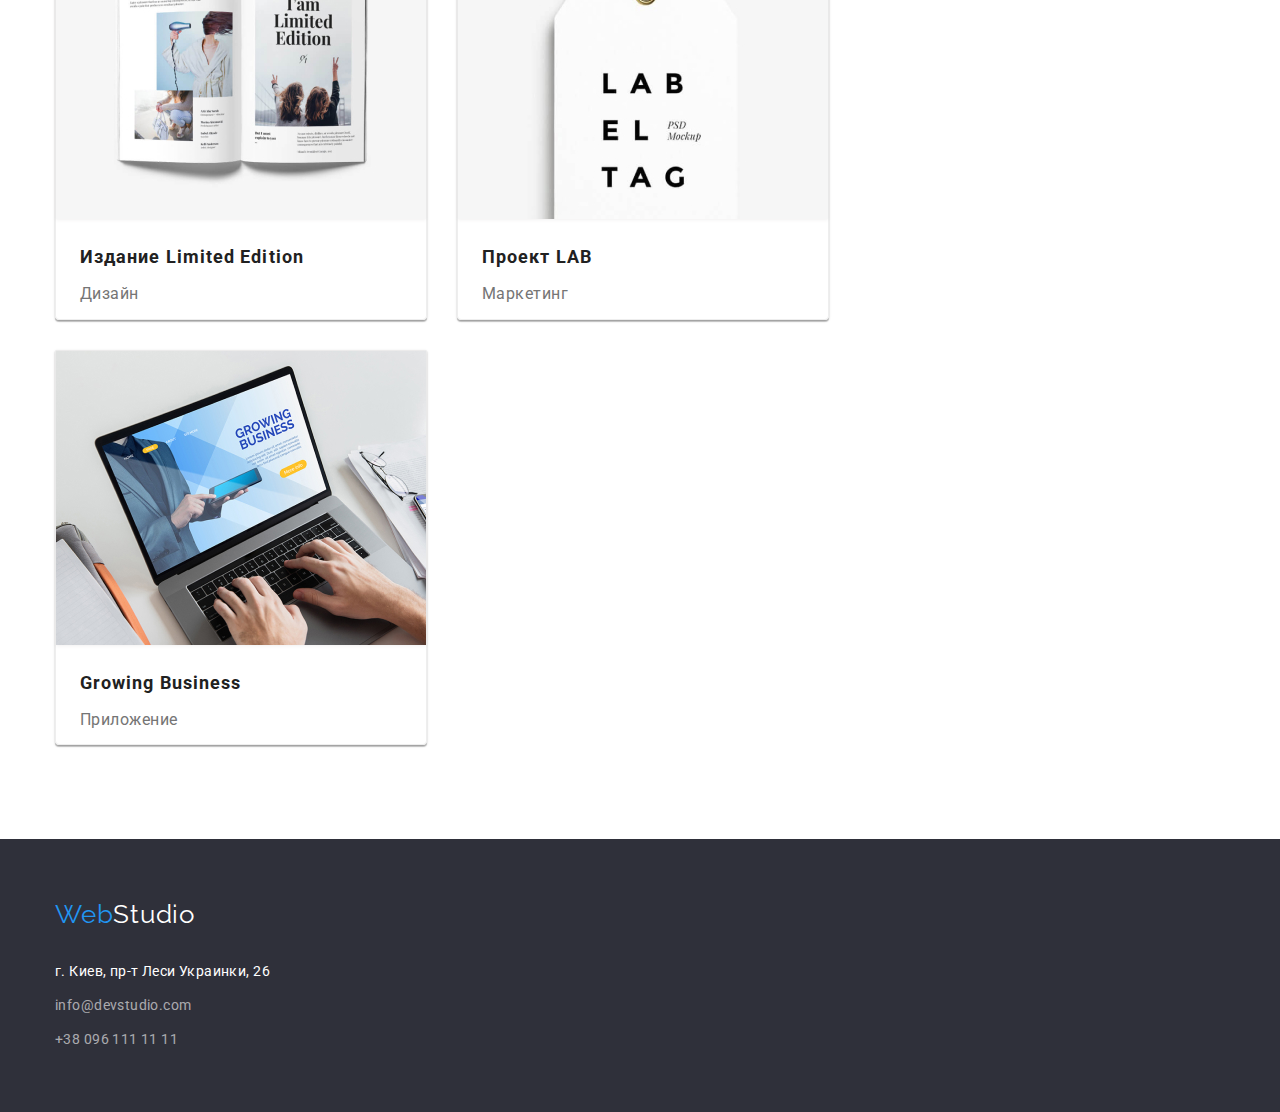
==== commit 7917a6e2: "123" ====
--- a/portfolio.html
+++ b/portfolio.html
@@ -188,8 +188,8 @@
             <li class="footer-link">
               <a class="adress-mail" href="mailto:info@devstudio.com">info@devstudio.com</a>
             </li>
-            
-            <li class="footer-link>
+
+            <li class="footer-link">
               <a class="adress-tel" href="tel:+380961111111">+38 096 111 11 11</a>
             </li>
           </ul>
--- a/css/styles.css
+++ b/css/styles.css
@@ -35,9 +35,6 @@
 h1,
 h2,
 h3,
-h4,
-h5,
-h6,
 p {
   margin: 0;
   padding: 0;
@@ -46,6 +43,7 @@
 img {
   display: block;
   max-width: 100%;
+  height: auto;
 }
 
 .section {
@@ -64,11 +62,8 @@
 
 /* Шапка */
 .page-header {
-  height: 80px;
   background-color: #ffffff;
-  align-items: center;
   border-bottom: 1px solid #ececec;
-  box-shadow: 0px 4px 4px rgba(0, 0, 0, 0.25);
 }
 
 .div-navigation {
@@ -82,18 +77,15 @@
 
 .menu {
   align-items: center;
-  margin-right: 0;
-  display: flex;
+  display: inline-flex;
 }
 
 /* WebStudio */
 
 .nav .logo {
-  display: inline-block;
-  vertical-align: middle;
-  margin-bottom: 25px;
-  margin-top: 25px;
-  margin-right: 94px;
+  padding-bottom: 24px;
+  padding-top: 24px;
+  padding-right: 94px;
 }
 
 .web {
@@ -177,8 +169,10 @@
 }
 
 .slogan-text {
-  margin-top: 0;
-  padding-bottom: 30px;
+  max-width: 696px;
+  margin-left: auto;
+  margin-right: auto;
+  margin-bottom: 30px;
   font-weight: 900;
   font-size: 44px;
   line-height: 1.36;
@@ -238,15 +232,19 @@
 
 .section-subtitle {
   display: flex;
-  justify-content: space-between;
-}
-
-.sectuion-item:not(:last-child) {
-  margin-right: 30px;
+  flex-wrap: wrap;
+  margin-left: -30px;
+  margin-top: -30px;
+}
+
+.sectuion-item {
+  flex-basis: calc((100% - 30px * 4) / 4);
+  margin-left: 30px;
+  margin-top: 30px;
 }
 
 .subtitle {
-  margin-bottom: 10px;
+  padding-bottom: 10px;
   list-style: none;
   font-size: 14px;
   line-height: 1.14;
@@ -269,7 +267,7 @@
 
 /* Чем занимаемся */
 .section-title {
-  margin-bottom: 50px;
+  padding-bottom: 50px;
   font-weight: bold;
   font-size: 36px;
   line-height: 1.16;
@@ -279,21 +277,27 @@
 }
 
 /* наша команда, имена*/
+.section-command {
+  background-color: #f5f4fa;
+  text-align: center;
+}
 .section-people {
-  justify-content: space-between;
-  display: flex;
+  display: flex;
+  flex-wrap: wrap;
+  margin-left: -30px;
+  margin-top: -30px;
 }
 .command-item {
-  text-align: center;
+  margin-left: 30px;
+  margin-top: 30px;
+  flex-basis: calc((100% - 30px * 4) / 4);
   box-shadow: 0px 1px 3px rgba(0, 0, 0, 0.12), 0px 1px 1px rgba(0, 0, 0, 0.14), 0px 2px 1px rgba(0, 0, 0, 0.2);
   border-radius: 0px 0px 4px 4px;
 }
+
 .command-text {
-  padding: 30px 60px;
-}
-
-.section-command {
-  background-color: #f5f4fa;
+  padding: 30px 58px;
+  background-color: #ffffff;
 }
 
 .section-caption {
@@ -316,35 +320,46 @@
 
 /* Подвал */
 .footer {
-  height: 252px;
-  left: -1px;
   background-color: #2f303a;
 }
 
 .webstudi-o {
   display: inline-block;
-  padding-top: 60px;
+  margin-top: 60px;
+  margin-bottom: 30px;
 }
 
 .adress-text {
+  display: inline-block;
   font-style: normal;
   font-size: 14px;
   line-height: 1.71;
   letter-spacing: 0.03em;
   color: #ffffff;
+  padding-bottom: 10px;
 }
 
 .adress-text:hover {
   color: aquamarine;
 }
 
-.adress-mail,
+.adress-mail {
+  display: inline-block;
+  font-style: normal;
+  font-size: 14px;
+  line-height: 1.71;
+  letter-spacing: 0.03em;
+  color: rgba(255, 255, 255, 0.6);
+  padding-bottom: 10px;
+}
 .adress-tel {
+  display: inline-block;
   font-style: normal;
   font-size: 14px;
   line-height: 1.71;
   letter-spacing: 0.03em;
   color: rgba(255, 255, 255, 0.6);
+  padding-bottom: 60px;
 }
 
 .adress-mail:hover,
@@ -398,14 +413,12 @@
 .card-set {
   display: flex;
   flex-wrap: wrap;
-  margin-left: calc(-1 * var(--card-set-gap));
+  margin-left: -30px;
   margin-top: -30px;
-  flex-basis: calc(100% / 3 - var(--card-set-gap));
-  padding: 0;
-}
-
-.card-set > .item {
-  flex-basis: calc(100% / 3 - var(--card-set-gap));
+}
+
+.item {
+  flex-basis: calc((100% / 3 * 30px) / 3);
   margin-left: var(--card-set-gap);
   margin-top: var(--card-set-gap);
   border: 1px solid #eeeeee;
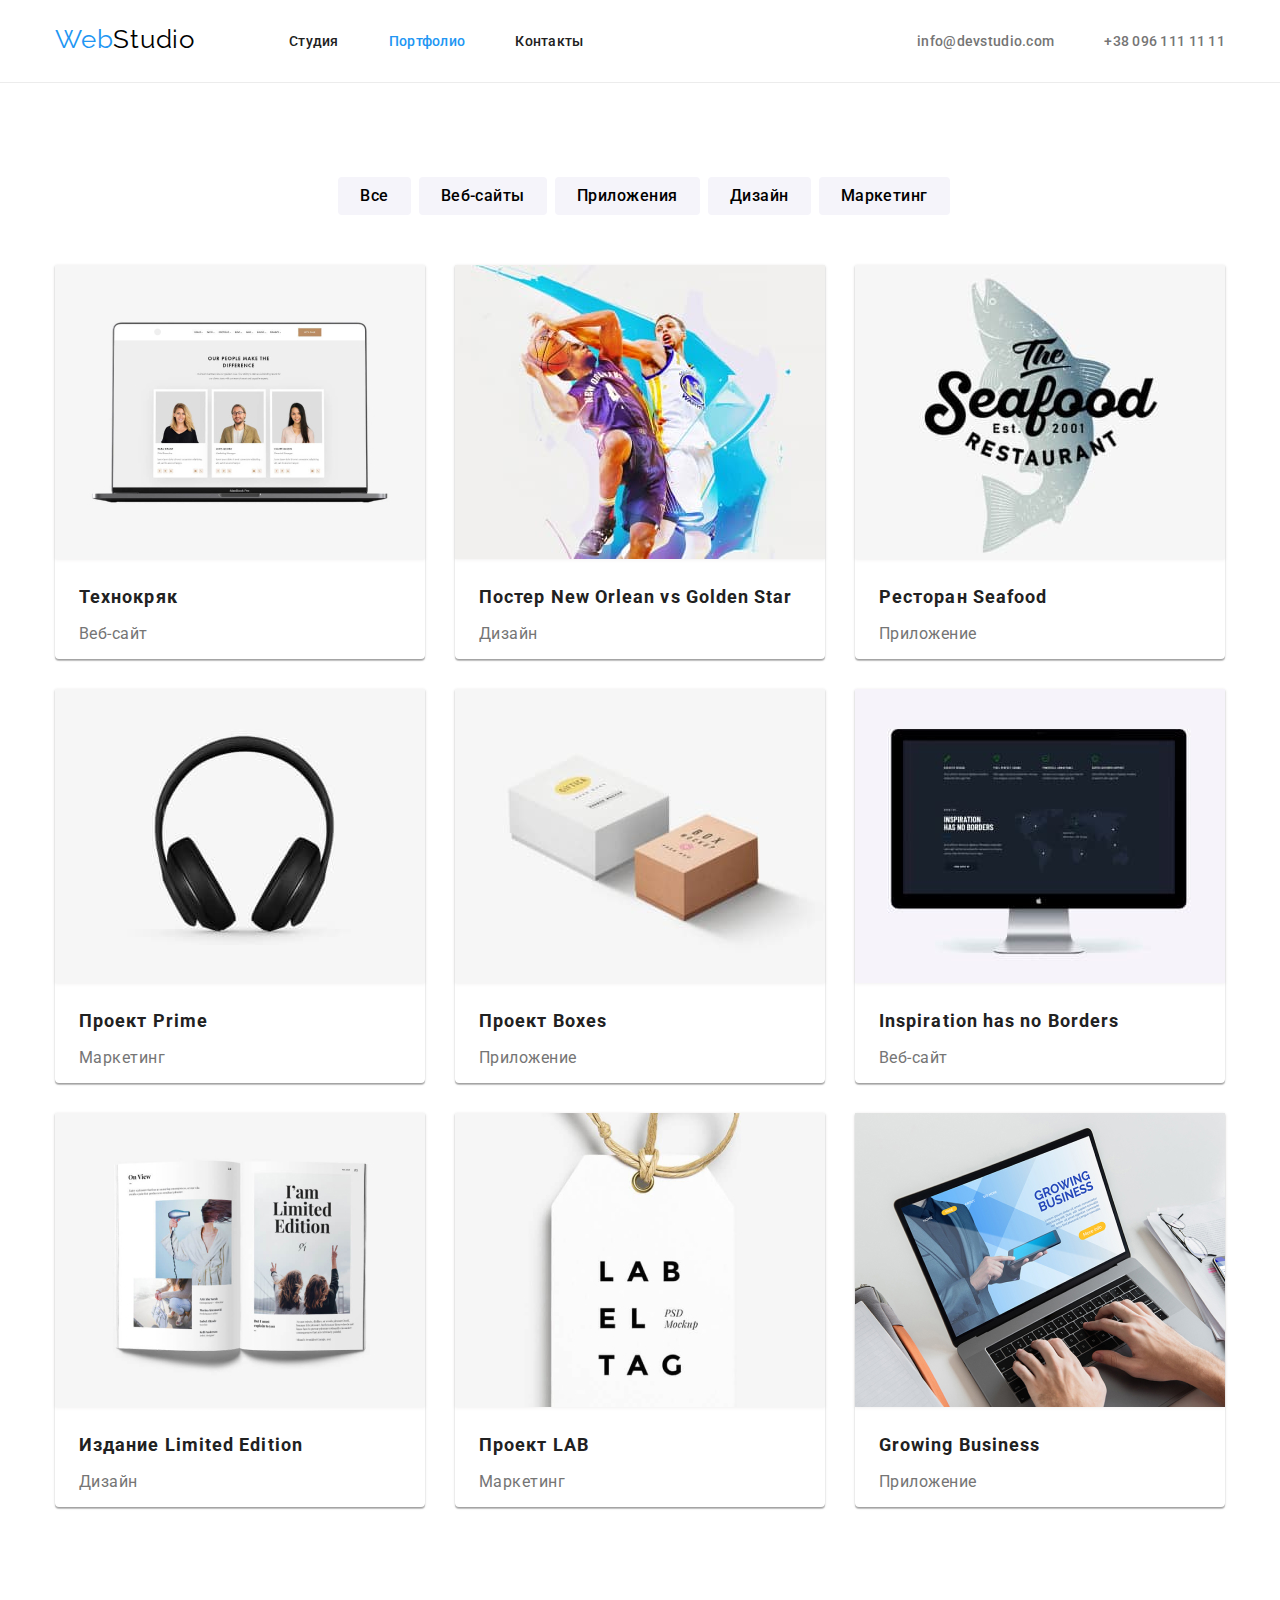
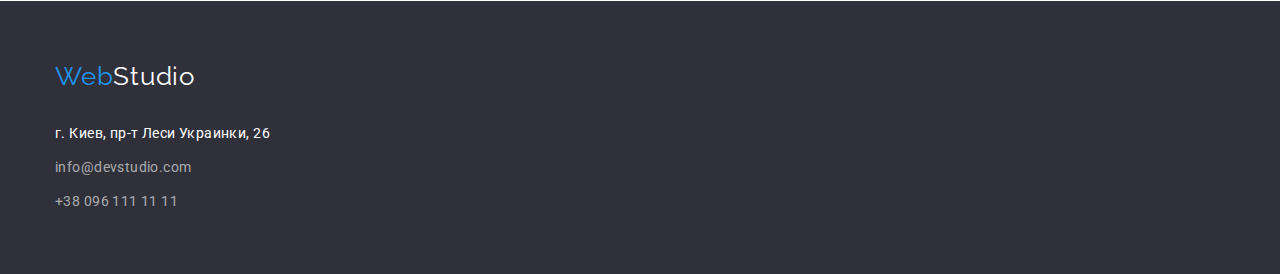
==== commit 85bd6281: "готовая дз 3" ====
--- a/portfolio.html
+++ b/portfolio.html
@@ -56,7 +56,7 @@
     <!-- убрать заголовки от h1 до h3 в css -->
     <main>
       <!-- Контент -->
-      <section class="contents section">
+      <section class="section contents">
         <div class="container">
           <h2 class="visually-hidden">Студия</h2>
 
--- a/css/styles.css
+++ b/css/styles.css
@@ -76,13 +76,15 @@
 }
 
 .menu {
-  align-items: center;
+  padding: 32px 0;
   display: inline-flex;
 }
-
+.menu-item + .menu-item {
+  margin-left: 50px;
+}
 /* WebStudio */
 
-.nav .logo {
+.logo {
   padding-bottom: 24px;
   padding-top: 24px;
   padding-right: 94px;
@@ -115,13 +117,15 @@
 
 /* ссылки на страници*/
 .link {
-  padding-right: 50px;
   text-decoration: none;
   font-weight: 500;
   font-size: 14px;
   line-height: 1.14;
   letter-spacing: 0.02em;
   color: #212121;
+}
+.link:not(:last-child) {
+  margin-right: 50px;
 }
 
 /* выделяет профиль на котором сидит юзер */
@@ -206,7 +210,6 @@
   color: #ffffff;
 }
 
-/* основные этапы скрыть!!!!!  */
 /* visually-hidden  утилита для убирания текста */
 .visually-hidden {
   position: absolute !important;
@@ -220,13 +223,6 @@
 }
 
 /* ЧЕМ ЗАНИМАЕМСЯ */
-.section-img {
-  justify-content: space-between;
-  display: flex;
-}
-.section-foto:not(:last-child) {
-  margin-right: 30px;
-}
 
 /* Преймущества подзаголовки- subtitle */
 
@@ -234,13 +230,11 @@
   display: flex;
   flex-wrap: wrap;
   margin-left: -30px;
-  margin-top: -30px;
 }
 
 .sectuion-item {
   flex-basis: calc((100% - 30px * 4) / 4);
   margin-left: 30px;
-  margin-top: 30px;
 }
 
 .subtitle {
@@ -266,6 +260,16 @@
 }
 
 /* Чем занимаемся */
+.section-img {
+  display: flex;
+  flex-wrap: wrap;
+  margin-left: -30px;
+}
+.section-foto {
+  margin-left: 30px;
+  flex-basis: calc((100% - 30px * 3) / 3);
+}
+
 .section-title {
   padding-bottom: 50px;
   font-weight: bold;
@@ -285,16 +289,14 @@
   display: flex;
   flex-wrap: wrap;
   margin-left: -30px;
-  margin-top: -30px;
 }
 .command-item {
+  overflow: hidden;
   margin-left: 30px;
-  margin-top: 30px;
   flex-basis: calc((100% - 30px * 4) / 4);
   box-shadow: 0px 1px 3px rgba(0, 0, 0, 0.12), 0px 1px 1px rgba(0, 0, 0, 0.14), 0px 2px 1px rgba(0, 0, 0, 0.2);
   border-radius: 0px 0px 4px 4px;
 }
-
 .command-text {
   padding: 30px 58px;
   background-color: #ffffff;
@@ -372,10 +374,12 @@
 /* Portfolio!!!!!!!!!!!!!! */
 
 .button {
-  margin-left: 8px;
+  display: flex;
+  justify-content: center;
+  padding: 6px 22px;
   height: 38px;
   display: inline;
-  text-align: center;
+
   font-family: inherit;
   box-shadow: none;
   border: none;
@@ -383,15 +387,15 @@
   color: black;
   background-color: #f5f4fa;
   border-radius: 4px;
+  margin-left: 8px;
 }
 
 .buttons {
-  padding-left: 0;
-  padding-right: 0;
   padding-top: 94px;
-  padding-bottom: 34px;
+
+  display: flex;
   justify-content: center;
-  display: flex;
+  margin-bottom: 50px;
 }
 
 .button-link {
@@ -418,10 +422,10 @@
 }
 
 .item {
-  flex-basis: calc((100% / 3 * 30px) / 3);
+  flex-basis: calc((100% / - 30px * 1) / 3);
   margin-left: var(--card-set-gap);
   margin-top: var(--card-set-gap);
-  border: 1px solid #eeeeee;
+
   box-shadow: 0px 1px 3px rgba(0, 0, 0, 0.12), 0px 1px 1px rgba(0, 0, 0, 0.14), 0px 2px 1px rgba(0, 0, 0, 0.2);
   border-radius: 0px 0px 4px 4px;
 }
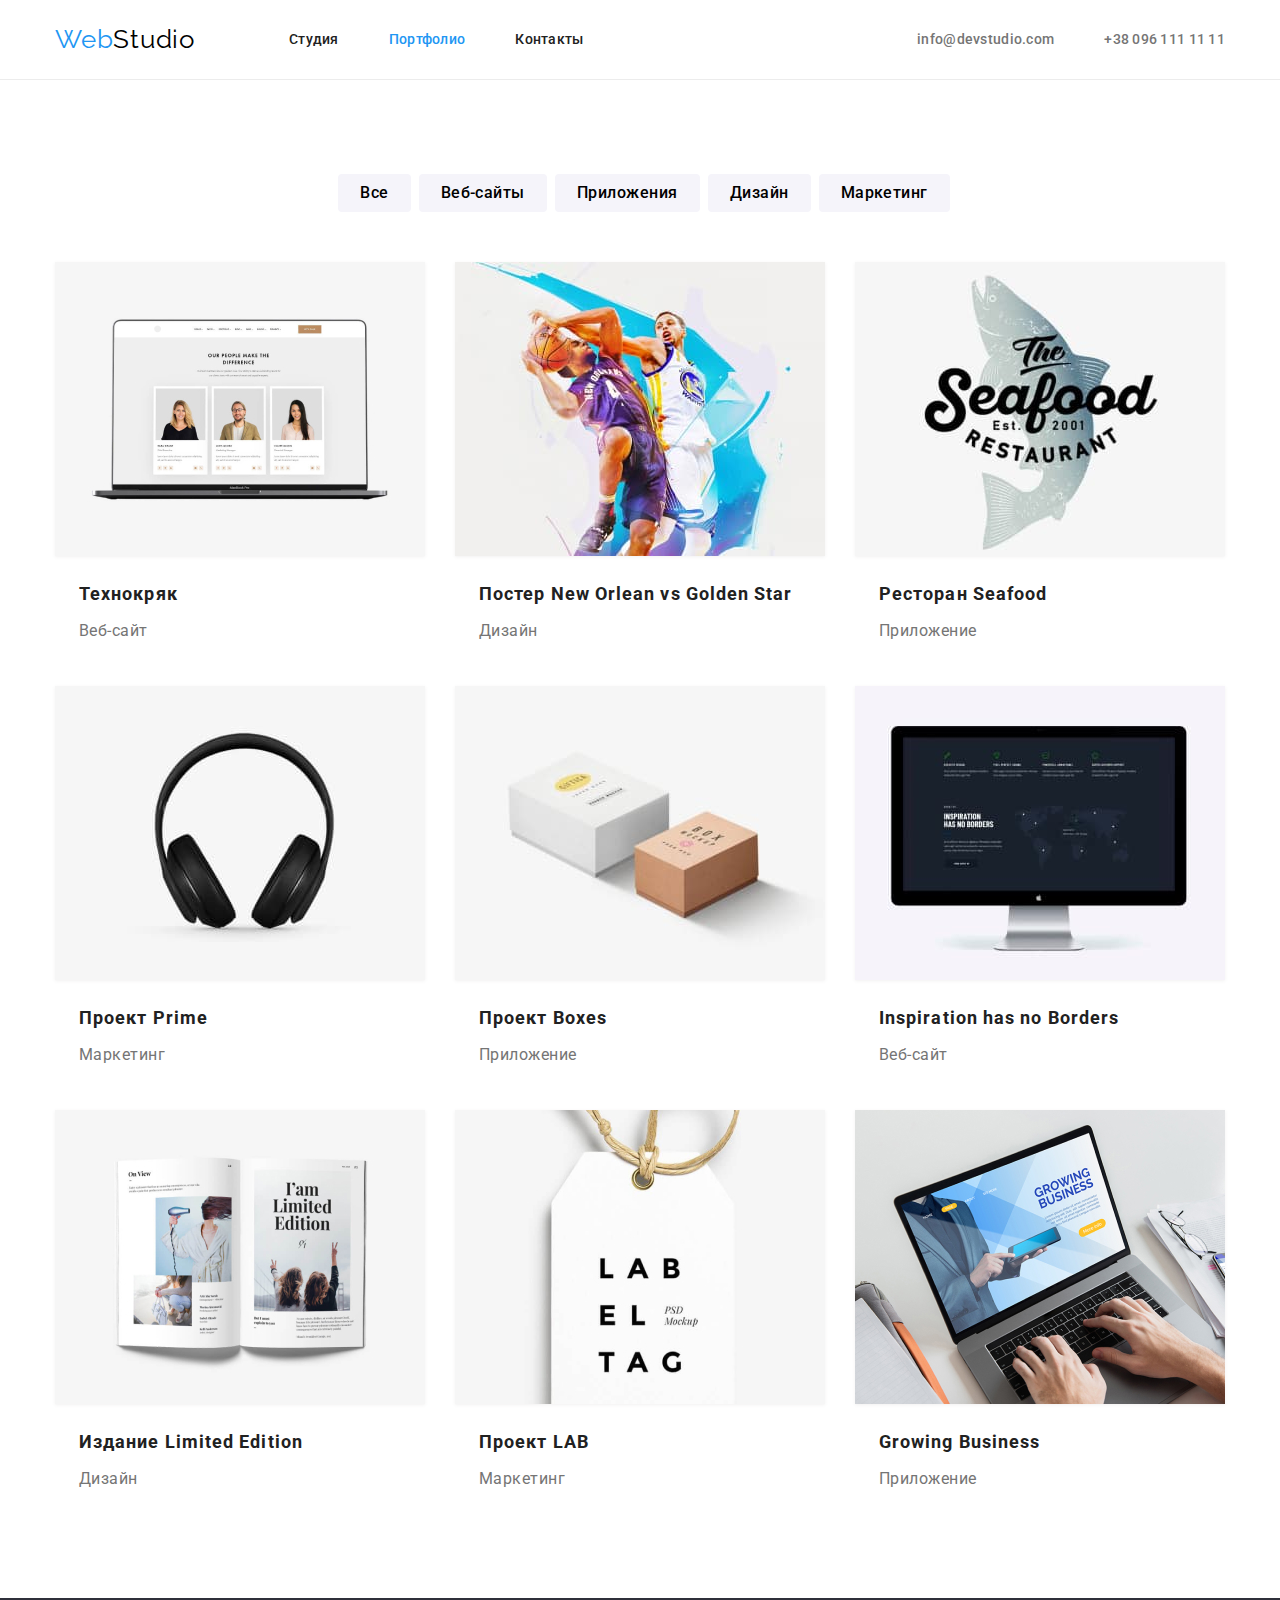
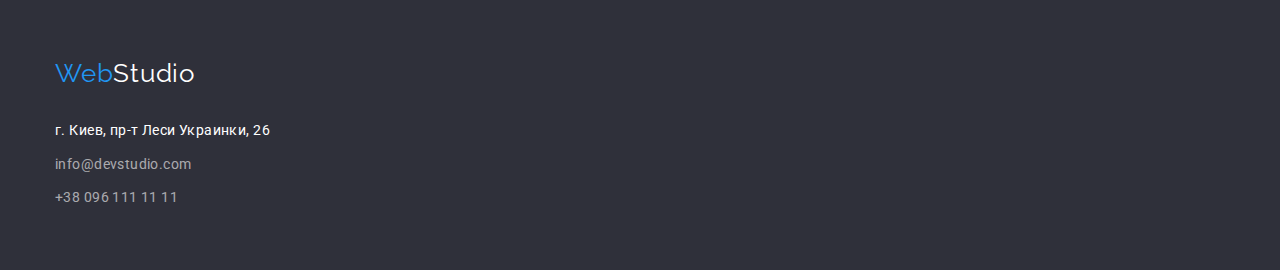
==== commit b311adaa: "ДЗ ГОТОВО" ====
--- a/portfolio.html
+++ b/portfolio.html
@@ -56,7 +56,7 @@
     <!-- убрать заголовки от h1 до h3 в css -->
     <main>
       <!-- Контент -->
-      <section class="section contents">
+      <section class="contents">
         <div class="container">
           <h2 class="visually-hidden">Студия</h2>
 
--- a/css/styles.css
+++ b/css/styles.css
@@ -76,18 +76,19 @@
 }
 
 .menu {
-  padding: 32px 0;
+  align-items: center;
   display: inline-flex;
 }
-.menu-item + .menu-item {
-  margin-left: 50px;
-}
+.menu-item .link {
+  padding-left: 0;
+}
+
 /* WebStudio */
 
 .logo {
-  padding-bottom: 24px;
-  padding-top: 24px;
-  padding-right: 94px;
+  padding: 24px 0;
+
+  margin-right: 94px;
 }
 
 .web {
@@ -117,6 +118,7 @@
 
 /* ссылки на страници*/
 .link {
+  padding: 32px 50px;
   text-decoration: none;
   font-weight: 500;
   font-size: 14px;
@@ -124,8 +126,8 @@
   letter-spacing: 0.02em;
   color: #212121;
 }
-.link:not(:last-child) {
-  margin-right: 50px;
+.link {
+  padding-left: 50px;
 }
 
 /* выделяет профиль на котором сидит юзер */
@@ -170,6 +172,7 @@
   text-align: center;
   padding-top: 200px;
   padding-bottom: 200px;
+  filter: drop-shadow(0px 4px 4px rgba(0, 0, 0, 0.25));
 }
 
 .slogan-text {
@@ -226,7 +229,7 @@
 
 /* Преймущества подзаголовки- subtitle */
 
-.section-subtitle {
+.list-subtitle {
   display: flex;
   flex-wrap: wrap;
   margin-left: -30px;
@@ -260,16 +263,6 @@
 }
 
 /* Чем занимаемся */
-.section-img {
-  display: flex;
-  flex-wrap: wrap;
-  margin-left: -30px;
-}
-.section-foto {
-  margin-left: 30px;
-  flex-basis: calc((100% - 30px * 3) / 3);
-}
-
 .section-title {
   padding-bottom: 50px;
   font-weight: bold;
@@ -280,6 +273,16 @@
   color: #212121;
 }
 
+.working {
+  display: flex;
+  flex-wrap: wrap;
+  margin-left: -30px;
+}
+.working-foto {
+  margin-left: 30px;
+  flex-basis: calc((100% - 30px * 3) / 3);
+}
+
 /* наша команда, имена*/
 .section-command {
   background-color: #f5f4fa;
@@ -294,6 +297,10 @@
   overflow: hidden;
   margin-left: 30px;
   flex-basis: calc((100% - 30px * 4) / 4);
+}
+
+.command-item:hover,
+.command-item:focus {
   box-shadow: 0px 1px 3px rgba(0, 0, 0, 0.12), 0px 1px 1px rgba(0, 0, 0, 0.14), 0px 2px 1px rgba(0, 0, 0, 0.2);
   border-radius: 0px 0px 4px 4px;
 }
@@ -322,12 +329,13 @@
 
 /* Подвал */
 .footer {
+  padding-top: 60px;
+  padding-bottom: 60px;
   background-color: #2f303a;
 }
 
 .webstudi-o {
   display: inline-block;
-  margin-top: 60px;
   margin-bottom: 30px;
 }
 
@@ -361,7 +369,6 @@
   line-height: 1.71;
   letter-spacing: 0.03em;
   color: rgba(255, 255, 255, 0.6);
-  padding-bottom: 60px;
 }
 
 .adress-mail:hover,
@@ -379,7 +386,6 @@
   padding: 6px 22px;
   height: 38px;
   display: inline;
-
   font-family: inherit;
   box-shadow: none;
   border: none;
@@ -390,9 +396,12 @@
   margin-left: 8px;
 }
 
+.button:hover,
+.button:focus {
+  box-shadow: 0px 3px 1px rgba(0, 0, 0, 0.1), 0px 1px 2px rgba(0, 0, 0, 0.08), 0px 2px 2px rgba(0, 0, 0, 0.12);
+}
+
 .buttons {
-  padding-top: 94px;
-
   display: flex;
   justify-content: center;
   margin-bottom: 50px;
@@ -425,11 +434,12 @@
   flex-basis: calc((100% / - 30px * 1) / 3);
   margin-left: var(--card-set-gap);
   margin-top: var(--card-set-gap);
-
+}
+.item:focus,
+.item:hover {
   box-shadow: 0px 1px 3px rgba(0, 0, 0, 0.12), 0px 1px 1px rgba(0, 0, 0, 0.14), 0px 2px 1px rgba(0, 0, 0, 0.2);
   border-radius: 0px 0px 4px 4px;
 }
-
 .card-div {
   margin-left: 24px;
   margin-right: 24px;
@@ -444,8 +454,8 @@
 }
 
 .contents {
-  padding: 0;
-  margin-bottom: 94px;
+  padding-top: 94px;
+  padding-bottom: 94px;
   background-color: #ffffff;
 }
 
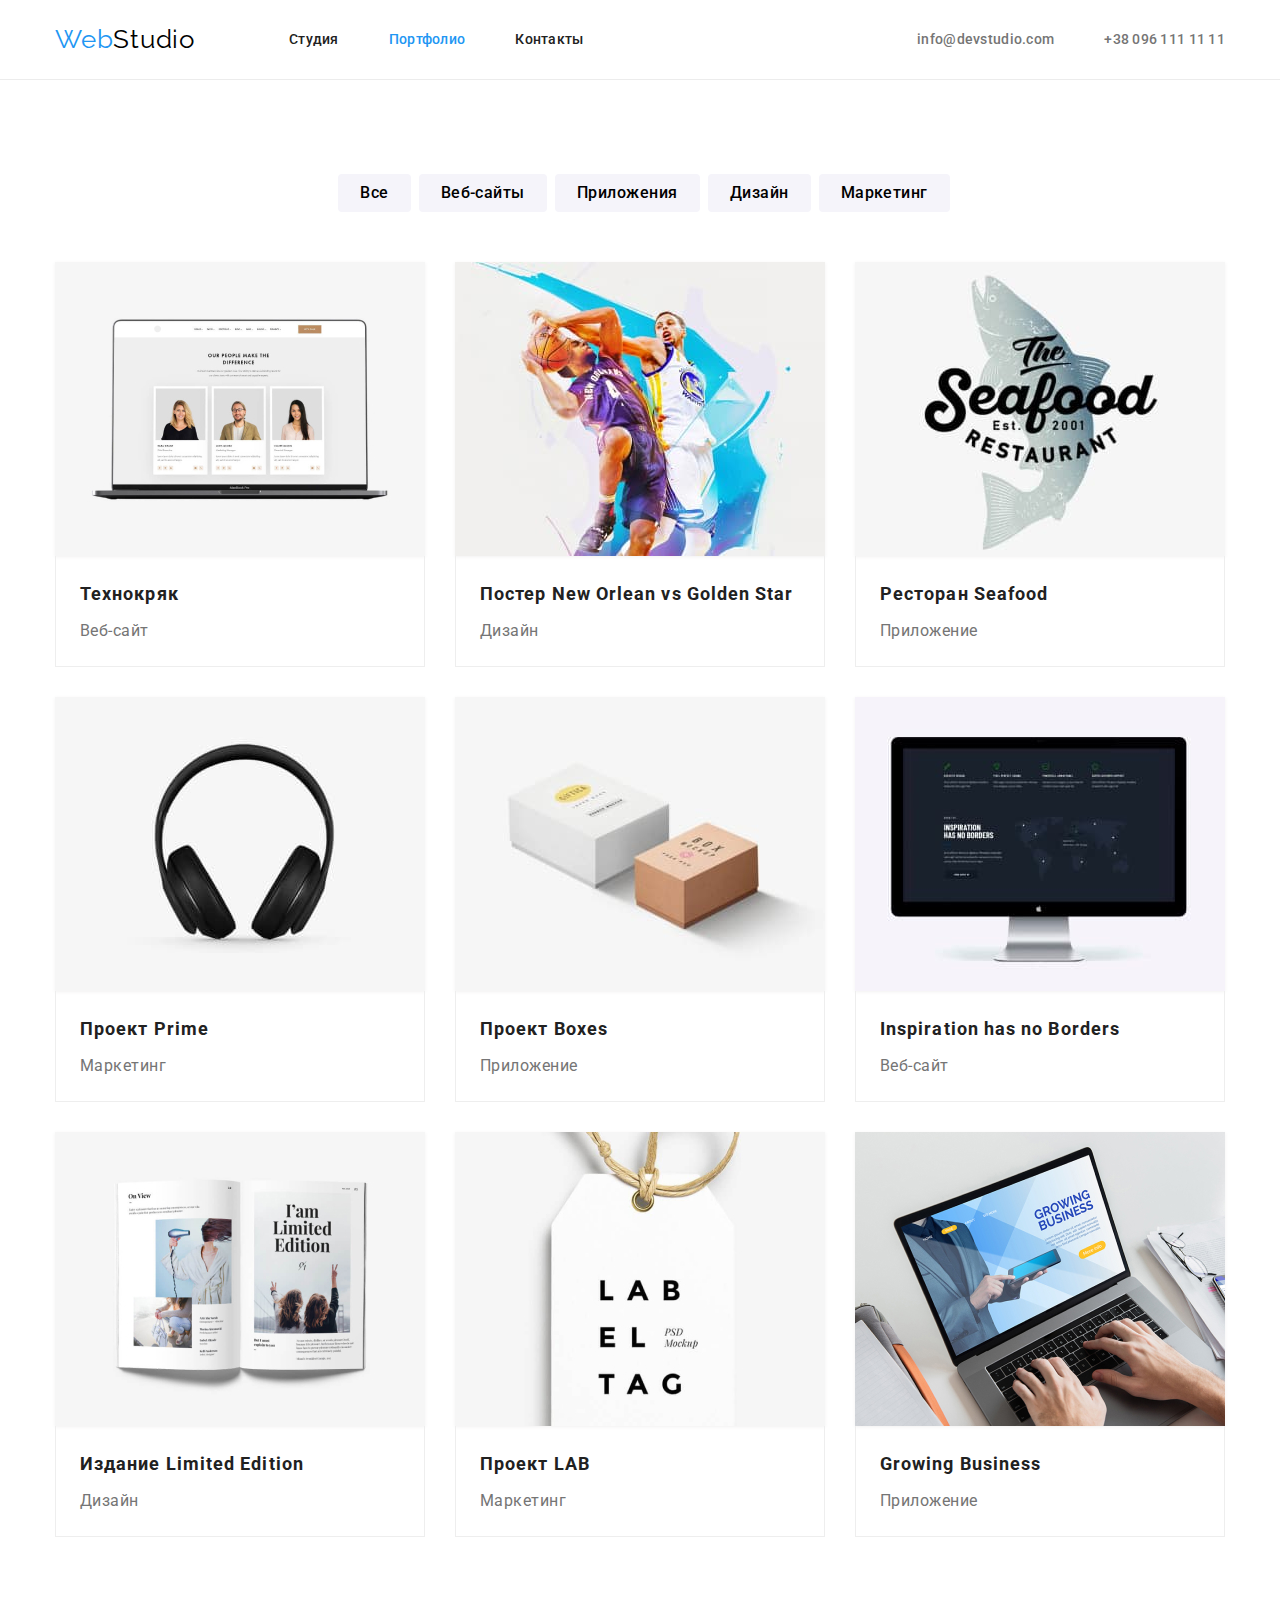
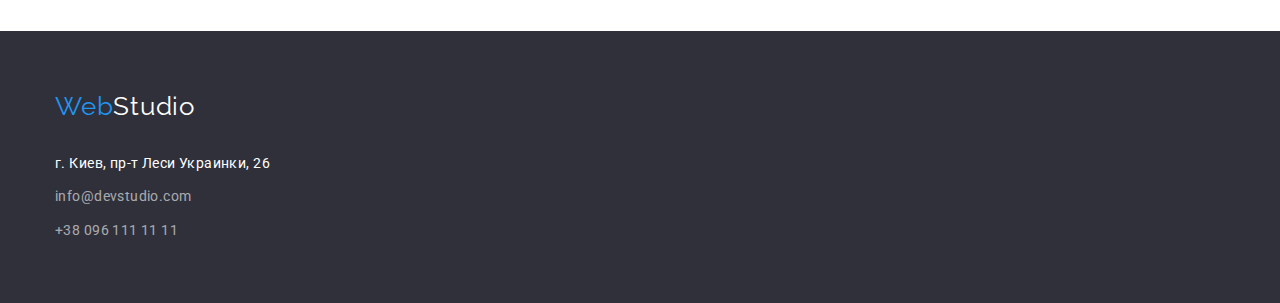
==== commit 4325d86b: "исправление ошибок" ====
--- a/portfolio.html
+++ b/portfolio.html
@@ -84,7 +84,7 @@
           </ul>
           <!-- СПИСОК -->
           <ul class="card-set">
-            <li class="item">
+            <li class="item team-item">
               <a href="">
                 <img class="item-img" src="./images/portfolio/img-1.jpg" width="370" alt="Веб-сайт" />
                 <div class="card-div">
--- a/css/styles.css
+++ b/css/styles.css
@@ -3,6 +3,7 @@
   --link-color: #2196f3;
   --site-color: #212121;
   --card-set-gap: 30px;
+  --grid-item: 3;
 }
 
 html {
@@ -64,20 +65,20 @@
 .page-header {
   background-color: #ffffff;
   border-bottom: 1px solid #ececec;
+  padding-top: 24px;
+  padding-bottom: 24px;
 }
 
 .div-navigation {
   display: flex;
   align-items: center;
 }
-
 .nav {
   display: flex;
-}
-
+  align-items: center;
+}
 .menu {
-  align-items: center;
-  display: inline-flex;
+  display: flex;
 }
 .menu-item .link {
   padding-left: 0;
@@ -86,8 +87,6 @@
 /* WebStudio */
 
 .logo {
-  padding: 24px 0;
-
   margin-right: 94px;
 }
 
@@ -118,16 +117,14 @@
 
 /* ссылки на страници*/
 .link {
-  padding: 32px 50px;
-  text-decoration: none;
   font-weight: 500;
   font-size: 14px;
   line-height: 1.14;
   letter-spacing: 0.02em;
   color: #212121;
 }
-.link {
-  padding-left: 50px;
+.menu .menu-item + .menu-item {
+  margin-left: 50px;
 }
 
 /* выделяет профиль на котором сидит юзер */
@@ -145,7 +142,6 @@
 
 .link-mail,
 .link-tel {
-  text-decoration: none;
   font-size: 14px;
   line-height: 1.14;
   letter-spacing: 0.02em;
@@ -157,7 +153,7 @@
   display: inline-flex;
   margin-left: auto;
 }
-.mail-tel {
+.link-tel {
   margin-left: 50px;
 }
 
@@ -241,7 +237,7 @@
 }
 
 .subtitle {
-  padding-bottom: 10px;
+  margin-bottom: 10px;
   list-style: none;
   font-size: 14px;
   line-height: 1.14;
@@ -264,7 +260,7 @@
 
 /* Чем занимаемся */
 .section-title {
-  padding-bottom: 50px;
+  margin-bottom: 50px;
   font-weight: bold;
   font-size: 36px;
   line-height: 1.16;
@@ -305,7 +301,7 @@
   border-radius: 0px 0px 4px 4px;
 }
 .command-text {
-  padding: 30px 58px;
+  padding: 30px 15px;
   background-color: #ffffff;
 }
 
@@ -346,7 +342,7 @@
   line-height: 1.71;
   letter-spacing: 0.03em;
   color: #ffffff;
-  padding-bottom: 10px;
+  margin-bottom: 10px;
 }
 
 .adress-text:hover {
@@ -360,7 +356,7 @@
   line-height: 1.71;
   letter-spacing: 0.03em;
   color: rgba(255, 255, 255, 0.6);
-  padding-bottom: 10px;
+  margin-bottom: 10px;
 }
 .adress-tel {
   display: inline-block;
@@ -431,9 +427,12 @@
 }
 
 .item {
-  flex-basis: calc((100% / - 30px * 1) / 3);
-  margin-left: var(--card-set-gap);
-  margin-top: var(--card-set-gap);
+  flex-basis: calc((100% - 30px * var(--grid-item)) / var(--grid-item));
+  margin-left: 30px;
+  margin-top: 30px;
+}
+.team-item {
+  --grid-item: 3;
 }
 .item:focus,
 .item:hover {
@@ -441,8 +440,9 @@
   border-radius: 0px 0px 4px 4px;
 }
 .card-div {
-  margin-left: 24px;
-  margin-right: 24px;
+  padding: 20px 24px;
+  border: 1px solid #eeeeee;
+  border-top: none;
 }
 
 .item-img {
@@ -450,7 +450,6 @@
   max-width: 100%;
   height: auto;
   box-shadow: 0px 1px 3px rgba(150, 141, 141, 0.12);
-  margin-bottom: 20px;
 }
 
 .contents {
@@ -472,5 +471,4 @@
   line-height: 1.87;
   letter-spacing: 0.03em;
   color: #757575;
-  margin-bottom: 10px;
-}
+}
